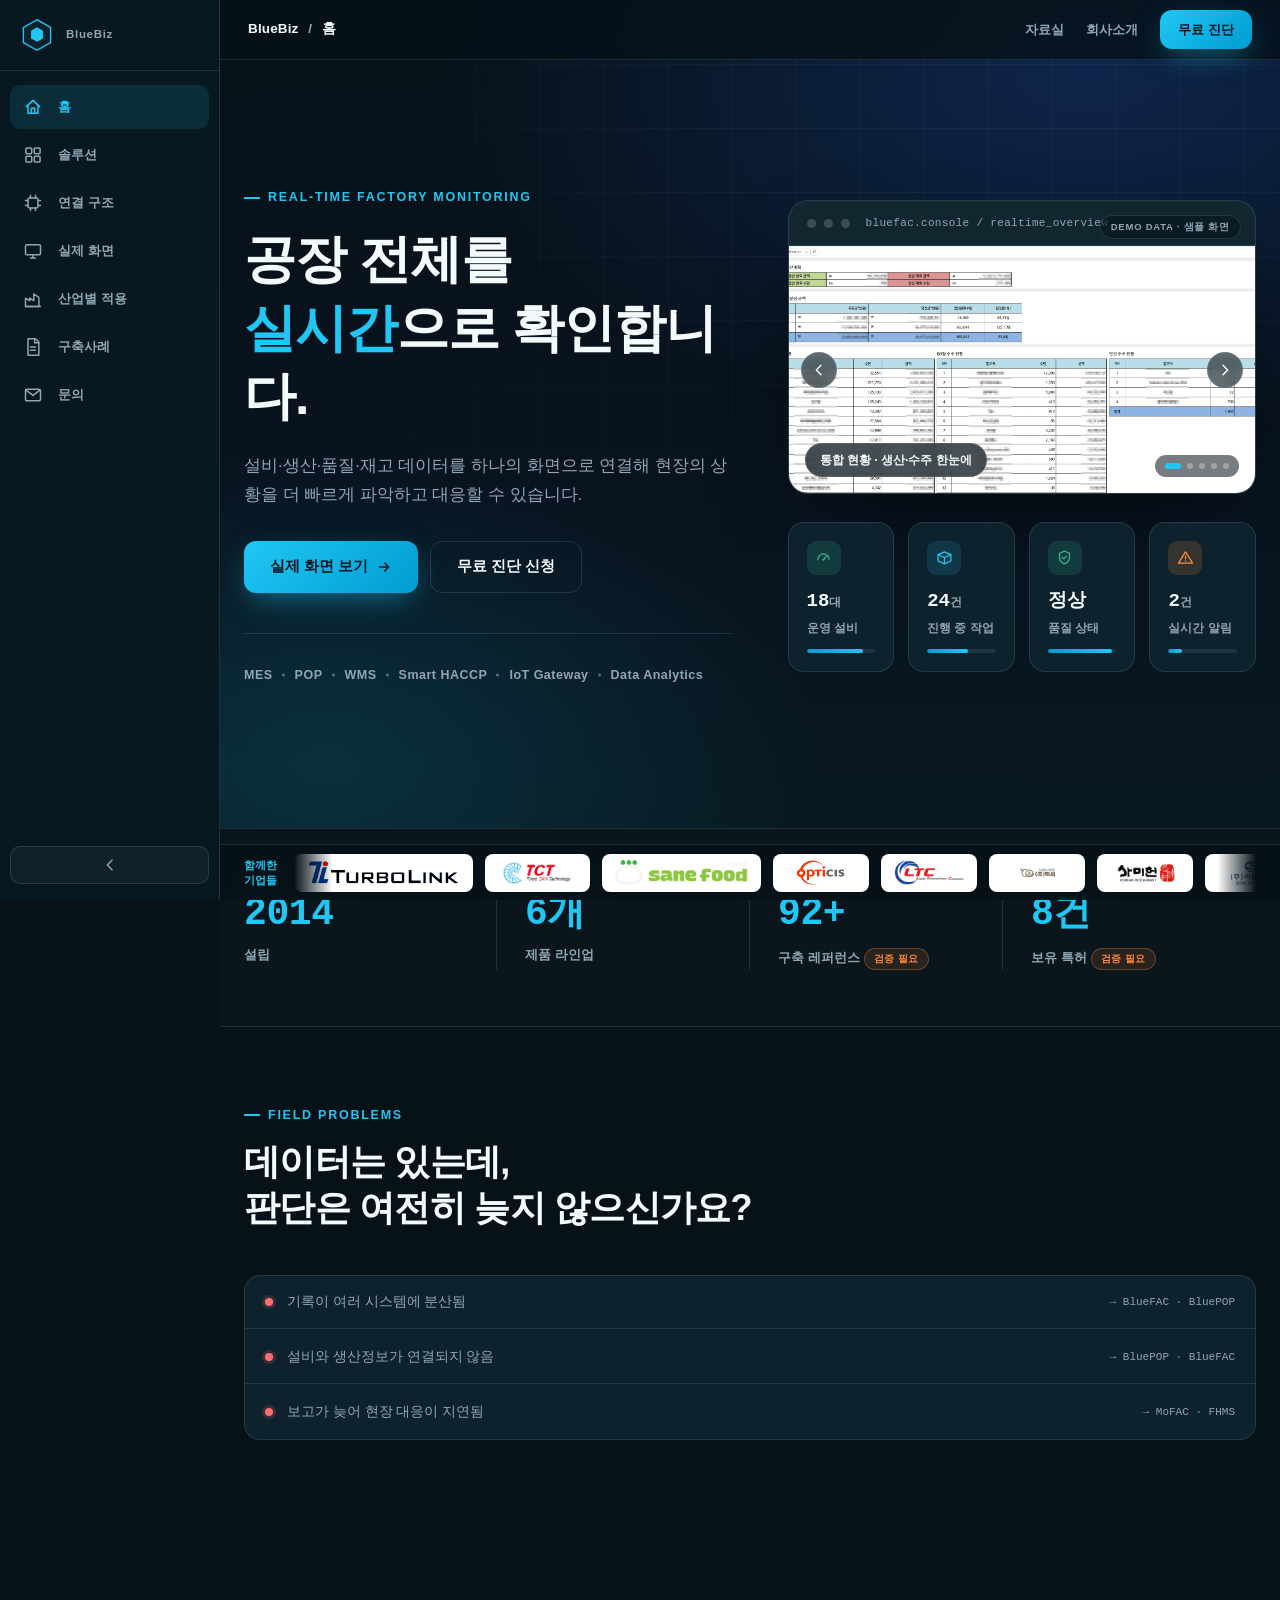
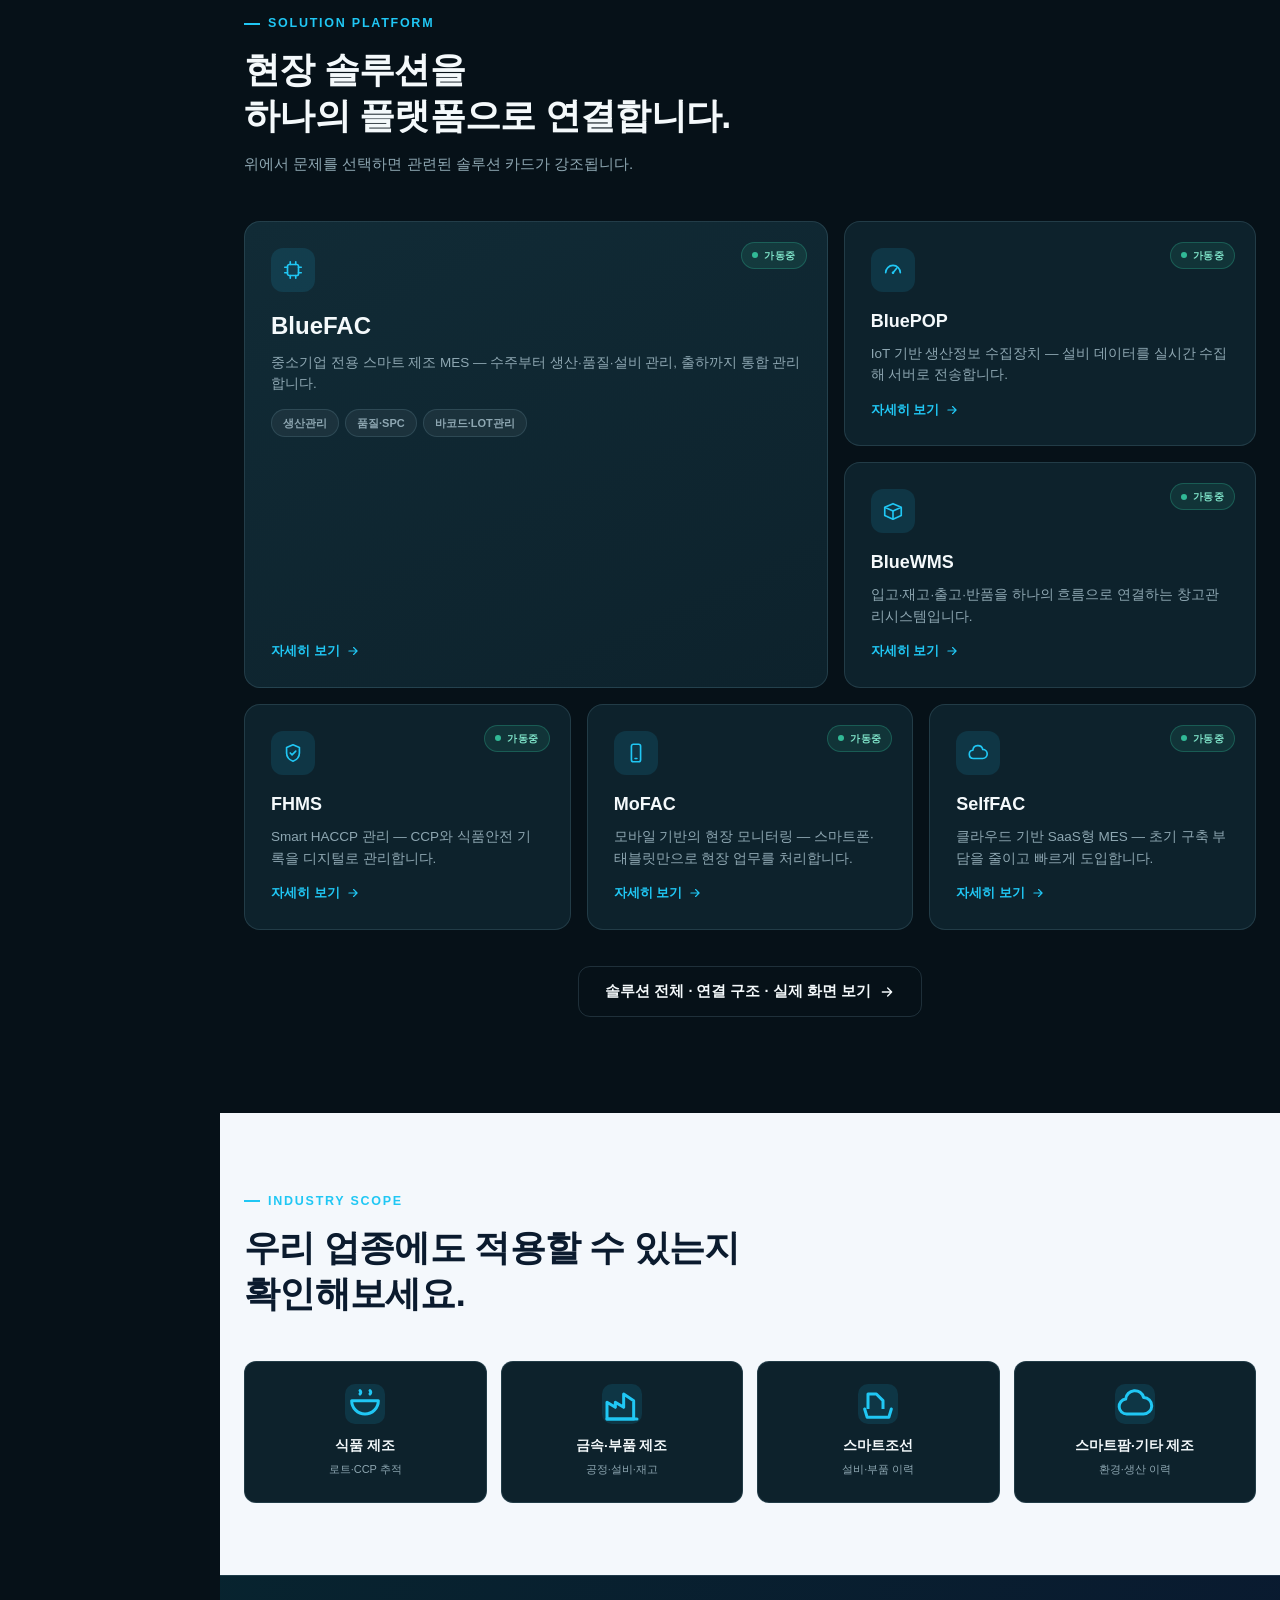
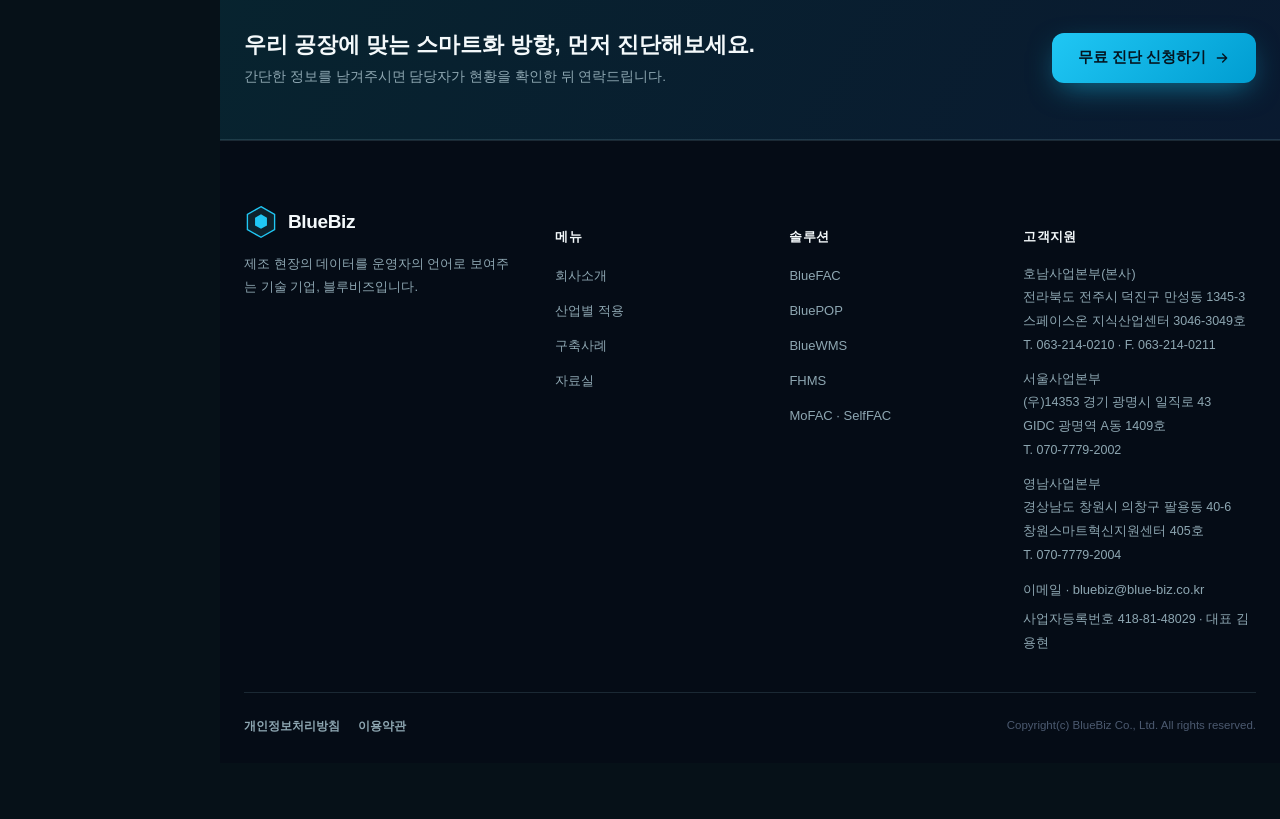
==== index.html @ 6ddc0186 "Initial commit - BlueBiz Homepage" ====
<!doctype html>
<html lang="ko">
<head>
<meta charset="UTF-8">
<meta name="viewport" content="width=device-width, initial-scale=1, viewport-fit=cover">
<title>블루비즈 | 공장 전체를 실시간으로 확인합니다</title>
<meta name="description" content="㈜블루비즈는 설비·생산·품질·재고 데이터를 하나의 화면으로 연결하는 제조 ICT 솔루션 전문기업입니다. BlueFAC·BluePOP·BlueWMS·FHMS·MoFAC·SelfFAC 통합 플랫폼과 무료 진단을 확인해 보세요.">
<meta name="theme-color" content="#061118">
<meta property="og:type" content="website">
<meta property="og:title" content="블루비즈 | 공장 전체를 실시간으로 확인합니다">
<meta property="og:description" content="설비·생산·품질·재고 데이터를 하나의 화면으로 연결하는 블루비즈의 통합 제조 플랫폼.">
<meta property="og:image" content="assets/img/og-cover.webp">
<meta property="og:url" content="https://www.blue-biz.co.kr/">
<meta property="og:locale" content="ko_KR">
<!-- TODO: 실제 파비콘 경로로 교체 -->
<link rel="icon" href="assets/img/favicon.ico">
<link rel="stylesheet" href="assets/css/style.css">
<script type="application/ld+json">
{
  "@context": "https://schema.org",
  "@type": "Organization",
  "name": "㈜블루비즈",
  "alternateName": "BlueBiz Co., Ltd.",
  "url": "https://www.blue-biz.co.kr/",
  "foundingDate": "2014",
  "slogan": "Smart Technology, Smart Company, Smart Future"
}
</script>
</head>
<body data-page="home" class="has-mobile-cta">
<a class="skip-link" href="#main">본문 바로가기</a>

<!-- ============ SVG ICON SPRITE ============ -->
<svg style="display:none" aria-hidden="true">
  <symbol id="ic-home" viewBox="0 0 24 24" fill="none" stroke="currentColor" stroke-width="1.8"><path d="M4 11.5 12 4l8 7.5" stroke-linecap="round" stroke-linejoin="round"/><path d="M6 10v9.5h12V10" stroke-linejoin="round"/><path d="M10 19.5v-6h4v6" stroke-linejoin="round"/></symbol>
  <symbol id="ic-grid" viewBox="0 0 24 24" fill="none" stroke="currentColor" stroke-width="1.8"><rect x="3.5" y="3.5" width="7" height="7" rx="1.4"/><rect x="13.5" y="3.5" width="7" height="7" rx="1.4"/><rect x="3.5" y="13.5" width="7" height="7" rx="1.4"/><rect x="13.5" y="13.5" width="7" height="7" rx="1.4"/></symbol>
  <symbol id="ic-monitor" viewBox="0 0 24 24" fill="none" stroke="currentColor" stroke-width="1.8"><rect x="3" y="4.5" width="18" height="12" rx="1.6"/><path d="M9 20.5h6M12 16.5v4" stroke-linecap="round"/></symbol>
  <symbol id="ic-chevron" viewBox="0 0 24 24" fill="none" stroke="currentColor" stroke-width="2.2"><path d="M9 5l7 7-7 7" stroke-linecap="round" stroke-linejoin="round"/></symbol>
  <symbol id="ic-menu" viewBox="0 0 24 24" fill="none" stroke="currentColor" stroke-width="1.8"><path d="M4 7h16M4 12h16M4 17h16" stroke-linecap="round"/></symbol>
  <symbol id="ic-close" viewBox="0 0 24 24" fill="none" stroke="currentColor" stroke-width="1.8"><path d="M6 6l12 12M18 6 6 18" stroke-linecap="round"/></symbol>
  <symbol id="ic-arrow" viewBox="0 0 24 24" fill="none" stroke="currentColor" stroke-width="2"><path d="M5 12h14M13 6l6 6-6 6" stroke-linecap="round" stroke-linejoin="round"/></symbol>
  <symbol id="ic-search" viewBox="0 0 24 24" fill="none" stroke="currentColor" stroke-width="1.8"><circle cx="11" cy="11" r="7"/><path d="m20 20-3.5-3.5" stroke-linecap="round"/></symbol>
  <symbol id="ic-gauge" viewBox="0 0 24 24" fill="none" stroke="currentColor" stroke-width="1.8"><path d="M4 15a8 8 0 1 1 16 0" stroke-linecap="round"/><path d="M12 15l4-5" stroke-linecap="round"/><circle cx="12" cy="15" r="1.4" fill="currentColor" stroke="none"/></symbol>
  <symbol id="ic-chart" viewBox="0 0 24 24" fill="none" stroke="currentColor" stroke-width="1.8"><path d="M4 20V10M12 20V4M20 20v-7" stroke-linecap="round"/></symbol>
  <symbol id="ic-alert" viewBox="0 0 24 24" fill="none" stroke="currentColor" stroke-width="1.8"><path d="M12 4 2 20h20L12 4Z" stroke-linejoin="round"/><path d="M12 10v4" stroke-linecap="round"/><circle cx="12" cy="17" r="1" fill="currentColor" stroke="none"/></symbol>
  <symbol id="ic-box" viewBox="0 0 24 24" fill="none" stroke="currentColor" stroke-width="1.8"><path d="M3 8l9-4 9 4-9 4-9-4Z" stroke-linejoin="round"/><path d="M3 8v9l9 4 9-4V8" stroke-linejoin="round"/><path d="M12 12v9" /></symbol>
  <symbol id="ic-cpu" viewBox="0 0 24 24" fill="none" stroke="currentColor" stroke-width="1.8"><rect x="6" y="6" width="12" height="12" rx="2"/><path d="M9 3v3M15 3v3M9 18v3M15 18v3M3 9h3M3 15h3M18 9h3M18 15h3" stroke-linecap="round"/></symbol>
  <symbol id="ic-cloud" viewBox="0 0 24 24" fill="none" stroke="currentColor" stroke-width="1.8"><path d="M7 18a4.5 4.5 0 0 1-.6-8.96A5.5 5.5 0 0 1 17.2 8.1 4 4 0 0 1 17 18H7Z" stroke-linejoin="round"/></symbol>
  <symbol id="ic-shield" viewBox="0 0 24 24" fill="none" stroke="currentColor" stroke-width="1.8"><path d="M12 3l7 3v6c0 4.5-3 7.5-7 9-4-1.5-7-4.5-7-9V6l7-3Z" stroke-linejoin="round"/><path d="M9 12l2 2 4-4" stroke-linecap="round" stroke-linejoin="round"/></symbol>
  <symbol id="ic-mobile" viewBox="0 0 24 24" fill="none" stroke="currentColor" stroke-width="1.8"><rect x="7" y="2.5" width="10" height="19" rx="2.2"/><path d="M11 18h2" stroke-linecap="round"/></symbol>
  <symbol id="ic-factory" viewBox="0 0 24 24" fill="none" stroke="currentColor" stroke-width="1.8"><path d="M3 21V11l5 3v-3l5 3V6l6 4v11H3Z" stroke-linejoin="round"/><path d="M3 21h18" stroke-linecap="round"/></symbol>
  <symbol id="ic-food" viewBox="0 0 24 24" fill="none" stroke="currentColor" stroke-width="1.8"><path d="M4 10h16M4 10c0 4.5 3.6 8 8 8s8-3.5 8-8M9 6c.6-.5.6-1.5 0-2M15 6c.6-.5.6-1.5 0-2" stroke-linecap="round" stroke-linejoin="round"/></symbol>
  <symbol id="ic-ship" viewBox="0 0 24 24" fill="none" stroke="currentColor" stroke-width="1.8"><path d="M4 15l1.5 5h13L20 15" stroke-linecap="round" stroke-linejoin="round"/><path d="M6 15V6h5l4 4v5" stroke-linejoin="round"/></symbol>
  <symbol id="ic-doc" viewBox="0 0 24 24" fill="none" stroke="currentColor" stroke-width="1.8"><path d="M6 2h9l4 4v16H6V2Z" stroke-linejoin="round"/><path d="M14 2v5h5M9 12h6M9 16h6" stroke-linecap="round"/></symbol>
  <symbol id="ic-mail" viewBox="0 0 24 24" fill="none" stroke="currentColor" stroke-width="1.8"><rect x="3" y="5" width="18" height="14" rx="2"/><path d="m4 6.5 8 6 8-6" stroke-linecap="round" stroke-linejoin="round"/></symbol>
  <symbol id="ic-check" viewBox="0 0 24 24" fill="none" stroke="currentColor" stroke-width="2.2"><path d="M5 13l4.5 4.5L19 8" stroke-linecap="round" stroke-linejoin="round"/></symbol>
</svg>

<!-- ============ APP SHELL: 좌측 사이드바 ============ -->
<aside class="app-sidebar is-expanded" id="appSidebar">
  <div class="sidebar-top">
    <a href="index.html" class="logo" aria-label="블루비즈 홈으로 이동">
      <!-- TODO: 실제 로고 파일(assets/img/logo.svg)로 교체 가능 -->
      <span class="mark"><svg viewBox="0 0 40 40" fill="none"><path d="M20 2 36 11v18L20 38 4 29V11L20 2Z" fill="#0D222C" stroke="#20C7F4" stroke-width="1.6"/><path d="M13 24V15l7-4 7 4v9l-7 4-7-4Z" fill="#20C7F4"/></svg></span>
      <span class="sidebar-logo-text">BlueBiz</span>
    </a>
  </div>
  <nav class="sidebar-nav" aria-label="주요 메뉴">
    <a href="index.html" data-nav="home" data-tooltip="홈"><span class="s-icon"><svg><use href="#ic-home"/></svg></span><span class="s-label">홈</span></a>
    <a href="pages/solutions.html" data-nav="solutions" data-tooltip="솔루션"><span class="s-icon"><svg><use href="#ic-grid"/></svg></span><span class="s-label">솔루션</span></a>
    <a href="pages/flow.html" data-nav="flow" data-tooltip="연결 구조"><span class="s-icon"><svg><use href="#ic-cpu"/></svg></span><span class="s-label">연결 구조</span></a>
    <a href="pages/proof.html" data-nav="proof" data-tooltip="실제 화면"><span class="s-icon"><svg><use href="#ic-monitor"/></svg></span><span class="s-label">실제 화면</span></a>
    <a href="pages/industries.html" data-nav="industries" data-tooltip="산업별 적용"><span class="s-icon"><svg><use href="#ic-factory"/></svg></span><span class="s-label">산업별 적용</span></a>
    <a href="pages/cases.html" data-nav="cases" data-tooltip="구축사례"><span class="s-icon"><svg><use href="#ic-doc"/></svg></span><span class="s-label">구축사례</span></a>
    <a href="pages/contact.html" data-nav="contact" data-tooltip="문의"><span class="s-icon"><svg><use href="#ic-mail"/></svg></span><span class="s-label">문의</span></a>
  </nav>
  <button class="sidebar-toggle" id="sidebarToggle" aria-label="사이드바 접기/펼치기" aria-pressed="true" type="button">
    <svg><use href="#ic-chevron"/></svg>
  </button>
</aside>

<!-- ============ APP SHELL: 상단 슬림 바 ============ -->
<div class="app-topbar">
  <div class="topbar-left">BlueBiz <span>/</span> 홈</div>
  <div class="topbar-right">
    <a href="pages/resources.html">자료실</a>
    <a href="pages/about.html">회사소개</a>
    <a href="pages/contact.html" class="btn btn-primary">무료 진단</a>
  </div>
</div>

<!-- ============ 모바일 헤더 ============ -->
<div class="mobile-header">
  <a href="index.html" class="logo"><span class="mark"><svg viewBox="0 0 40 40" fill="none"><path d="M20 2 36 11v18L20 38 4 29V11L20 2Z" fill="#0D222C" stroke="#20C7F4" stroke-width="1.6"/><path d="M13 24V15l7-4 7 4v9l-7 4-7-4Z" fill="#20C7F4"/></svg></span>BlueBiz</a>
  <div style="display:flex;align-items:center;gap:8px;">
    <a href="pages/contact.html" class="btn btn-primary" style="padding:9px 14px;font-size:12.5px;">무료 진단</a>
    <button class="hamburger" id="mobileDrawerToggle" aria-label="메뉴 열기" aria-expanded="false" aria-controls="mobileDrawer" type="button"><svg><use href="#ic-menu"/></svg></button>
  </div>
</div>

<!-- ============ 모바일 드로어 ============ -->
<div class="mobile-drawer" id="mobileDrawer" role="dialog" aria-modal="true" aria-label="모바일 메뉴">
  <div class="mobile-drawer-top">
    <span class="logo"><span class="mark"><svg viewBox="0 0 40 40" fill="none"><path d="M20 2 36 11v18L20 38 4 29V11L20 2Z" fill="#0D222C" stroke="#20C7F4" stroke-width="1.6"/><path d="M13 24V15l7-4 7 4v9l-7 4-7-4Z" fill="#20C7F4"/></svg></span>BlueBiz</span>
    <button class="hamburger" id="mobileDrawerClose" aria-label="메뉴 닫기" type="button"><svg><use href="#ic-close"/></svg></button>
  </div>
  <nav aria-label="모바일 메뉴">
    <a href="index.html" data-nav="home"><svg><use href="#ic-home"/></svg>홈</a>
    <a href="pages/solutions.html" data-nav="solutions"><svg><use href="#ic-grid"/></svg>솔루션</a>
    <a href="pages/flow.html" data-nav="flow"><svg><use href="#ic-cpu"/></svg>연결 구조</a>
    <a href="pages/proof.html" data-nav="proof"><svg><use href="#ic-monitor"/></svg>실제 화면</a>
    <a href="pages/industries.html" data-nav="industries"><svg><use href="#ic-factory"/></svg>산업별 적용</a>
    <a href="pages/cases.html" data-nav="cases"><svg><use href="#ic-doc"/></svg>구축사례</a>
    <a href="pages/resources.html" data-nav="resources"><svg><use href="#ic-doc"/></svg>자료실</a>
    <a href="pages/about.html" data-nav="about"><svg><use href="#ic-home"/></svg>회사소개</a>
    <a href="pages/contact.html" data-nav="contact"><svg><use href="#ic-mail"/></svg>문의</a>
  </nav>
  <a href="pages/contact.html" class="btn btn-primary btn-block">무료 진단 신청</a>
</div>

<div class="partner-strip" data-needs-verification="true">
  <span class="partner-strip-label">함께한<br>기업들</span>
  <div class="partner-marquee">
    <div class="partner-logo-track">
      <div class="partner-logo-item"><span class="partner-logo-box" title="터보링크"><img src="assets/img/logos/turbolink-logo.png" alt="터보링크" loading="eager"></span></div>
      <div class="partner-logo-item"><a class="partner-logo-link" href="http://mes.tct.co.kr" target="_blank" rel="noopener noreferrer" title="TCT 운영 화면 (새 창)"><span class="partner-logo-box" title="TCT"><img src="assets/img/logos/tct-logo.png" alt="TCT" loading="eager"></span></a></div>
      <div class="partner-logo-item"><a class="partner-logo-link" href="http://211.225.116.167:8080" target="_blank" rel="noopener noreferrer" title="(주)세인식품 운영 화면 (새 창)"><span class="partner-logo-box" title="(주)세인식품"><img src="assets/img/logos/seine-food.png" alt="(주)세인식품" loading="eager"></span></a></div>
      <div class="partner-logo-item"><a class="partner-logo-link" href="http://192.168.0.8/publish.htm" target="_blank" rel="noopener noreferrer" title="옵티시스 운영 화면 (새 창)"><span class="partner-logo-box" title="옵티시스"><img src="assets/img/logos/opticis.webp" alt="옵티시스" loading="eager"></span></a></div>
      <div class="partner-logo-item"><a class="partner-logo-link" href="http://ltc.iptime.org" target="_blank" rel="noopener noreferrer" title="(주)엘티씨 운영 화면 (새 창)"><span class="partner-logo-box" title="(주)엘티씨"><img src="assets/img/logos/ltc.jpg" alt="(주)엘티씨" loading="eager"></span></a></div>
      <div class="partner-logo-item"><a class="partner-logo-link" href="http://baeksemes.iptime.org" target="_blank" rel="noopener noreferrer" title="백세 운영 화면 (새 창)"><span class="partner-logo-box" title="백세"><img src="assets/img/logos/baekse.png" alt="백세" loading="eager"></span></a></div>
      <div class="partner-logo-item"><a class="partner-logo-link" href="http://gupanjang.iptime.org" target="_blank" rel="noopener noreferrer" title="갈비구판장(사미헌) 운영 화면 (새 창)"><span class="partner-logo-box" title="갈비구판장(사미헌)"><img src="assets/img/logos/samiheon.png" alt="갈비구판장(사미헌)" loading="eager"></span></a></div>
      <div class="partner-logo-item"><a class="partner-logo-link" href="http://seoilmes.tplinkdns.com" target="_blank" rel="noopener noreferrer" title="서일퍼시픽 운영 화면 (새 창)"><span class="partner-logo-box" title="서일퍼시픽"><img src="assets/img/logos/seoil-pacific.jpg" alt="서일퍼시픽" loading="eager"></span></a></div>
      <div class="partner-logo-item"><a class="partner-logo-link" href="http://49.247.42.249" target="_blank" rel="noopener noreferrer" title="쓰리축코리아 운영 화면 (새 창)"><span class="partner-logo-box" title="쓰리축코리아"><img src="assets/img/logos/3axis-korea.png" alt="쓰리축코리아" loading="eager"></span></a></div>
      <div class="partner-logo-item"><a class="partner-logo-link" href="http://jcr.blue-biz.kr" target="_blank" rel="noopener noreferrer" title="제형센터 운영 화면 (새 창)"><span class="partner-logo-box partner-logo-text" title="제형센터">제형센터</span></a></div>
      <div class="partner-logo-item"><a class="partner-logo-link" href="http://220.124.57.100:4000" target="_blank" rel="noopener noreferrer" title="쌍영방적 운영 화면 (새 창)"><span class="partner-logo-box" title="쌍영방적"><img src="assets/img/logos/ssangyoung.png" alt="쌍영방적" loading="eager"></span></a></div>
      <div class="partner-logo-item"><a class="partner-logo-link" href="http://49.247.40.190" target="_blank" rel="noopener noreferrer" title="농업회사법인 (주)포렘 운영 화면 (새 창)"><span class="partner-logo-box" title="농업회사법인 (주)포렘"><img src="assets/img/logos/forem.jpg" alt="농업회사법인 (주)포렘" loading="eager"></span></a></div>
      <div class="partner-logo-item"><a class="partner-logo-link" href="http://49.247.42.104" target="_blank" rel="noopener noreferrer" title="아이버스 운영 화면 (새 창)"><span class="partner-logo-box" title="아이버스"><img src="assets/img/logos/ivers.jpg" alt="아이버스" loading="eager"></span></a></div>
      <div class="partner-logo-item"><a class="partner-logo-link" href="http://49.247.46.134" target="_blank" rel="noopener noreferrer" title="새만금화학(주) 운영 화면 (새 창)"><span class="partner-logo-box" title="새만금화학(주)"><img src="assets/img/logos/saemangeum-chem.png" alt="새만금화학(주)" loading="eager"></span></a></div>
      <div class="partner-logo-item"><a class="partner-logo-link" href="http://115.68.228.213" target="_blank" rel="noopener noreferrer" title="신광식품(3공장) 운영 화면 (새 창)"><span class="partner-logo-box" title="신광식품(3공장)"><img src="assets/img/logos/shinkwang-3rd.png" alt="신광식품(3공장)" loading="eager"></span></a></div>
      <div class="partner-logo-item"><a class="partner-logo-link" href="http://49.247.172.145" target="_blank" rel="noopener noreferrer" title="바로군 운영 화면 (새 창)"><span class="partner-logo-box" title="바로군"><img src="assets/img/logos/barogun.jpg" alt="바로군" loading="eager"></span></a></div>
      <div class="partner-logo-item"><a class="partner-logo-link" href="http://hwasan4.iptime.org" target="_blank" rel="noopener noreferrer" title="화산 운영 화면 (새 창)"><span class="partner-logo-box partner-logo-text" title="화산">화산</span></a></div>
      <div class="partner-logo-item"><a class="partner-logo-link" href="http://220.84.77.121" target="_blank" rel="noopener noreferrer" title="(주)용진정밀 운영 화면 (새 창)"><span class="partner-logo-box" title="(주)용진정밀"><img src="assets/img/logos/yongjin.png" alt="(주)용진정밀" loading="eager"></span></a></div>
      <div class="partner-logo-item"><a class="partner-logo-link" href="http://brmilk-mes.iptime.org" target="_blank" rel="noopener noreferrer" title="보령우유(주) 운영 화면 (새 창)"><span class="partner-logo-box" title="보령우유(주)"><img src="assets/img/logos/boryeong-milk.png" alt="보령우유(주)" loading="eager"></span></a></div>
      <div class="partner-logo-item"><a class="partner-logo-link" href="http://49.247.174.67" target="_blank" rel="noopener noreferrer" title="이피캠텍 운영 화면 (새 창)"><span class="partner-logo-box" title="이피캠텍"><img src="assets/img/logos/epcamtech.png" alt="이피캠텍" loading="eager"></span></a></div>
      <div class="partner-logo-item"><a class="partner-logo-link" href="http://49.247.37.216" target="_blank" rel="noopener noreferrer" title="참사랑에프앤비 운영 화면 (새 창)"><span class="partner-logo-box partner-logo-text" title="참사랑에프앤비">참사랑에프앤비</span></a></div>
      <div class="partner-logo-item"><a class="partner-logo-link" href="http://chambadames.iptime.org" target="_blank" rel="noopener noreferrer" title="참바다&amp;온쿡 운영 화면 (새 창)"><span class="partner-logo-box" title="참바다&amp;온쿡"><img src="assets/img/logos/chambada.png" alt="참바다&amp;온쿡" loading="eager"></span></a></div>
      <div class="partner-logo-item"><a class="partner-logo-link" href="http://mes.jellomi.co.kr" target="_blank" rel="noopener noreferrer" title="데코리아 운영 화면 (새 창)"><span class="partner-logo-box" title="데코리아"><img src="assets/img/logos/decoria.png" alt="데코리아" loading="eager"></span></a></div>
      <div class="partner-logo-item"><a class="partner-logo-link" href="http://dongyoungmes.iptime.org" target="_blank" rel="noopener noreferrer" title="동영금속 운영 화면 (새 창)"><span class="partner-logo-box" title="동영금속"><img src="assets/img/logos/dongyoung.png" alt="동영금속" loading="eager"></span></a></div>
      <div class="partner-logo-item"><a class="partner-logo-link" href="http://hunhun-mes.iptime.org" target="_blank" rel="noopener noreferrer" title="훈훈 운영 화면 (새 창)"><span class="partner-logo-box" title="훈훈"><img src="assets/img/logos/hunhun.jpg" alt="훈훈" loading="eager"></span></a></div>
      <div class="partner-logo-item"><a class="partner-logo-link" href="http://woonam.iptime.org" target="_blank" rel="noopener noreferrer" title="(주)우남기공 운영 화면 (새 창)"><span class="partner-logo-box" title="(주)우남기공"><img src="assets/img/logos/woonam.gif" alt="(주)우남기공" loading="eager"></span></a></div>
      <div class="partner-logo-item"><a class="partner-logo-link" href="http://daeyangmes.iptime.org" target="_blank" rel="noopener noreferrer" title="대양물산 운영 화면 (새 창)"><span class="partner-logo-box" title="대양물산"><img src="assets/img/logos/daeyang.png" alt="대양물산" loading="eager"></span></a></div>
      <div class="partner-logo-item"><a class="partner-logo-link" href="http://tkmes.iptime.org" target="_blank" rel="noopener noreferrer" title="태광 운영 화면 (새 창)"><span class="partner-logo-box" title="태광"><img src="assets/img/logos/taekwang.png" alt="태광" loading="eager"></span></a></div>
      <div class="partner-logo-item"><a class="partner-logo-link" href="http://saerombnf.iptime.org" target="_blank" rel="noopener noreferrer" title="새롬비앤에프 운영 화면 (새 창)"><span class="partner-logo-box" title="새롬비앤에프"><img src="assets/img/logos/saerom-bnf.jpg" alt="새롬비앤에프" loading="eager"></span></a></div>
      <div class="partner-logo-item"><a class="partner-logo-link" href="http://soulnature.iptime.org" target="_blank" rel="noopener noreferrer" title="소울네이처푸드 운영 화면 (새 창)"><span class="partner-logo-box" title="소울네이처푸드"><img src="assets/img/logos/soulnature.svg" alt="소울네이처푸드" loading="eager"></span></a></div>
      <div class="partner-logo-item"><a class="partner-logo-link" href="http://skfmes.iptime.org" target="_blank" rel="noopener noreferrer" title="(주)신광식품 운영 화면 (새 창)"><span class="partner-logo-box" title="(주)신광식품"><img src="assets/img/logos/shinkwang.png" alt="(주)신광식품" loading="eager"></span></a></div>
      <div class="partner-logo-item"><a class="partner-logo-link" href="http://gschemi.iptime.org" target="_blank" rel="noopener noreferrer" title="금성화학 운영 화면 (새 창)"><span class="partner-logo-box" title="금성화학"><img src="assets/img/logos/geumsung-chem.gif" alt="금성화학" loading="eager"></span></a></div>
      <div class="partner-logo-item"><a class="partner-logo-link" href="http://49.247.173.22" target="_blank" rel="noopener noreferrer" title="성원엘리베이터 운영 화면 (새 창)"><span class="partner-logo-box" title="성원엘리베이터"><img src="assets/img/logos/sungwon-elevator.jpg" alt="성원엘리베이터" loading="eager"></span></a></div>
      <div class="partner-logo-item"><a class="partner-logo-link" href="http://115.68.199.46" target="_blank" rel="noopener noreferrer" title="(주)지원테크 운영 화면 (새 창)"><span class="partner-logo-box" title="(주)지원테크"><img src="assets/img/logos/jiwon-tech.jpg" alt="(주)지원테크" loading="eager"></span></a></div>
      <div class="partner-logo-item"><a class="partner-logo-link" href="http://isaac-mes.iptime.org" target="_blank" rel="noopener noreferrer" title="이삭식품 운영 화면 (새 창)"><span class="partner-logo-box" title="이삭식품"><img src="assets/img/logos/isaac-food.png" alt="이삭식품" loading="eager"></span></a></div>
      <div class="partner-logo-item"><a class="partner-logo-link" href="http://mes.beobe.kr" target="_blank" rel="noopener noreferrer" title="베오베 운영 화면 (새 창)"><span class="partner-logo-box" title="베오베"><img src="assets/img/logos/beobe.png" alt="베오베" loading="eager"></span></a></div>
      <div class="partner-logo-item"><a class="partner-logo-link" href="http://49.247.169.186" target="_blank" rel="noopener noreferrer" title="나눔정밀 운영 화면 (새 창)"><span class="partner-logo-box" title="나눔정밀"><img src="assets/img/logos/nanum.png" alt="나눔정밀" loading="eager"></span></a></div>
      <div class="partner-logo-item"><span class="partner-logo-box" title="터보링크"><img src="assets/img/logos/turbolink-logo.png" alt="터보링크" loading="eager"></span></div>
      <div class="partner-logo-item"><a class="partner-logo-link" href="http://mes.tct.co.kr" target="_blank" rel="noopener noreferrer" title="TCT 운영 화면 (새 창)"><span class="partner-logo-box" title="TCT"><img src="assets/img/logos/tct-logo.png" alt="TCT" loading="eager"></span></a></div>
      <div class="partner-logo-item"><a class="partner-logo-link" href="http://211.225.116.167:8080" target="_blank" rel="noopener noreferrer" title="(주)세인식품 운영 화면 (새 창)"><span class="partner-logo-box" title="(주)세인식품"><img src="assets/img/logos/seine-food.png" alt="(주)세인식품" loading="eager"></span></a></div>
      <div class="partner-logo-item"><a class="partner-logo-link" href="http://192.168.0.8/publish.htm" target="_blank" rel="noopener noreferrer" title="옵티시스 운영 화면 (새 창)"><span class="partner-logo-box" title="옵티시스"><img src="assets/img/logos/opticis.webp" alt="옵티시스" loading="eager"></span></a></div>
      <div class="partner-logo-item"><a class="partner-logo-link" href="http://ltc.iptime.org" target="_blank" rel="noopener noreferrer" title="(주)엘티씨 운영 화면 (새 창)"><span class="partner-logo-box" title="(주)엘티씨"><img src="assets/img/logos/ltc.jpg" alt="(주)엘티씨" loading="eager"></span></a></div>
      <div class="partner-logo-item"><a class="partner-logo-link" href="http://baeksemes.iptime.org" target="_blank" rel="noopener noreferrer" title="백세 운영 화면 (새 창)"><span class="partner-logo-box" title="백세"><img src="assets/img/logos/baekse.png" alt="백세" loading="eager"></span></a></div>
      <div class="partner-logo-item"><a class="partner-logo-link" href="http://gupanjang.iptime.org" target="_blank" rel="noopener noreferrer" title="갈비구판장(사미헌) 운영 화면 (새 창)"><span class="partner-logo-box" title="갈비구판장(사미헌)"><img src="assets/img/logos/samiheon.png" alt="갈비구판장(사미헌)" loading="eager"></span></a></div>
      <div class="partner-logo-item"><a class="partner-logo-link" href="http://seoilmes.tplinkdns.com" target="_blank" rel="noopener noreferrer" title="서일퍼시픽 운영 화면 (새 창)"><span class="partner-logo-box" title="서일퍼시픽"><img src="assets/img/logos/seoil-pacific.jpg" alt="서일퍼시픽" loading="eager"></span></a></div>
      <div class="partner-logo-item"><a class="partner-logo-link" href="http://49.247.42.249" target="_blank" rel="noopener noreferrer" title="쓰리축코리아 운영 화면 (새 창)"><span class="partner-logo-box" title="쓰리축코리아"><img src="assets/img/logos/3axis-korea.png" alt="쓰리축코리아" loading="eager"></span></a></div>
      <div class="partner-logo-item"><a class="partner-logo-link" href="http://jcr.blue-biz.kr" target="_blank" rel="noopener noreferrer" title="제형센터 운영 화면 (새 창)"><span class="partner-logo-box partner-logo-text" title="제형센터">제형센터</span></a></div>
      <div class="partner-logo-item"><a class="partner-logo-link" href="http://220.124.57.100:4000" target="_blank" rel="noopener noreferrer" title="쌍영방적 운영 화면 (새 창)"><span class="partner-logo-box" title="쌍영방적"><img src="assets/img/logos/ssangyoung.png" alt="쌍영방적" loading="eager"></span></a></div>
      <div class="partner-logo-item"><a class="partner-logo-link" href="http://49.247.40.190" target="_blank" rel="noopener noreferrer" title="농업회사법인 (주)포렘 운영 화면 (새 창)"><span class="partner-logo-box" title="농업회사법인 (주)포렘"><img src="assets/img/logos/forem.jpg" alt="농업회사법인 (주)포렘" loading="eager"></span></a></div>
      <div class="partner-logo-item"><a class="partner-logo-link" href="http://49.247.42.104" target="_blank" rel="noopener noreferrer" title="아이버스 운영 화면 (새 창)"><span class="partner-logo-box" title="아이버스"><img src="assets/img/logos/ivers.jpg" alt="아이버스" loading="eager"></span></a></div>
      <div class="partner-logo-item"><a class="partner-logo-link" href="http://49.247.46.134" target="_blank" rel="noopener noreferrer" title="새만금화학(주) 운영 화면 (새 창)"><span class="partner-logo-box" title="새만금화학(주)"><img src="assets/img/logos/saemangeum-chem.png" alt="새만금화학(주)" loading="eager"></span></a></div>
      <div class="partner-logo-item"><a class="partner-logo-link" href="http://115.68.228.213" target="_blank" rel="noopener noreferrer" title="신광식품(3공장) 운영 화면 (새 창)"><span class="partner-logo-box" title="신광식품(3공장)"><img src="assets/img/logos/shinkwang-3rd.png" alt="신광식품(3공장)" loading="eager"></span></a></div>
      <div class="partner-logo-item"><a class="partner-logo-link" href="http://49.247.172.145" target="_blank" rel="noopener noreferrer" title="바로군 운영 화면 (새 창)"><span class="partner-logo-box" title="바로군"><img src="assets/img/logos/barogun.jpg" alt="바로군" loading="eager"></span></a></div>
      <div class="partner-logo-item"><a class="partner-logo-link" href="http://hwasan4.iptime.org" target="_blank" rel="noopener noreferrer" title="화산 운영 화면 (새 창)"><span class="partner-logo-box partner-logo-text" title="화산">화산</span></a></div>
      <div class="partner-logo-item"><a class="partner-logo-link" href="http://220.84.77.121" target="_blank" rel="noopener noreferrer" title="(주)용진정밀 운영 화면 (새 창)"><span class="partner-logo-box" title="(주)용진정밀"><img src="assets/img/logos/yongjin.png" alt="(주)용진정밀" loading="eager"></span></a></div>
      <div class="partner-logo-item"><a class="partner-logo-link" href="http://brmilk-mes.iptime.org" target="_blank" rel="noopener noreferrer" title="보령우유(주) 운영 화면 (새 창)"><span class="partner-logo-box" title="보령우유(주)"><img src="assets/img/logos/boryeong-milk.png" alt="보령우유(주)" loading="eager"></span></a></div>
      <div class="partner-logo-item"><a class="partner-logo-link" href="http://49.247.174.67" target="_blank" rel="noopener noreferrer" title="이피캠텍 운영 화면 (새 창)"><span class="partner-logo-box" title="이피캠텍"><img src="assets/img/logos/epcamtech.png" alt="이피캠텍" loading="eager"></span></a></div>
      <div class="partner-logo-item"><a class="partner-logo-link" href="http://49.247.37.216" target="_blank" rel="noopener noreferrer" title="참사랑에프앤비 운영 화면 (새 창)"><span class="partner-logo-box partner-logo-text" title="참사랑에프앤비">참사랑에프앤비</span></a></div>
      <div class="partner-logo-item"><a class="partner-logo-link" href="http://chambadames.iptime.org" target="_blank" rel="noopener noreferrer" title="참바다&amp;온쿡 운영 화면 (새 창)"><span class="partner-logo-box" title="참바다&amp;온쿡"><img src="assets/img/logos/chambada.png" alt="참바다&amp;온쿡" loading="eager"></span></a></div>
      <div class="partner-logo-item"><a class="partner-logo-link" href="http://mes.jellomi.co.kr" target="_blank" rel="noopener noreferrer" title="데코리아 운영 화면 (새 창)"><span class="partner-logo-box" title="데코리아"><img src="assets/img/logos/decoria.png" alt="데코리아" loading="eager"></span></a></div>
      <div class="partner-logo-item"><a class="partner-logo-link" href="http://dongyoungmes.iptime.org" target="_blank" rel="noopener noreferrer" title="동영금속 운영 화면 (새 창)"><span class="partner-logo-box" title="동영금속"><img src="assets/img/logos/dongyoung.png" alt="동영금속" loading="eager"></span></a></div>
      <div class="partner-logo-item"><a class="partner-logo-link" href="http://hunhun-mes.iptime.org" target="_blank" rel="noopener noreferrer" title="훈훈 운영 화면 (새 창)"><span class="partner-logo-box" title="훈훈"><img src="assets/img/logos/hunhun.jpg" alt="훈훈" loading="eager"></span></a></div>
      <div class="partner-logo-item"><a class="partner-logo-link" href="http://woonam.iptime.org" target="_blank" rel="noopener noreferrer" title="(주)우남기공 운영 화면 (새 창)"><span class="partner-logo-box" title="(주)우남기공"><img src="assets/img/logos/woonam.gif" alt="(주)우남기공" loading="eager"></span></a></div>
      <div class="partner-logo-item"><a class="partner-logo-link" href="http://daeyangmes.iptime.org" target="_blank" rel="noopener noreferrer" title="대양물산 운영 화면 (새 창)"><span class="partner-logo-box" title="대양물산"><img src="assets/img/logos/daeyang.png" alt="대양물산" loading="eager"></span></a></div>
      <div class="partner-logo-item"><a class="partner-logo-link" href="http://tkmes.iptime.org" target="_blank" rel="noopener noreferrer" title="태광 운영 화면 (새 창)"><span class="partner-logo-box" title="태광"><img src="assets/img/logos/taekwang.png" alt="태광" loading="eager"></span></a></div>
      <div class="partner-logo-item"><a class="partner-logo-link" href="http://saerombnf.iptime.org" target="_blank" rel="noopener noreferrer" title="새롬비앤에프 운영 화면 (새 창)"><span class="partner-logo-box" title="새롬비앤에프"><img src="assets/img/logos/saerom-bnf.jpg" alt="새롬비앤에프" loading="eager"></span></a></div>
      <div class="partner-logo-item"><a class="partner-logo-link" href="http://soulnature.iptime.org" target="_blank" rel="noopener noreferrer" title="소울네이처푸드 운영 화면 (새 창)"><span class="partner-logo-box" title="소울네이처푸드"><img src="assets/img/logos/soulnature.svg" alt="소울네이처푸드" loading="eager"></span></a></div>
      <div class="partner-logo-item"><a class="partner-logo-link" href="http://skfmes.iptime.org" target="_blank" rel="noopener noreferrer" title="(주)신광식품 운영 화면 (새 창)"><span class="partner-logo-box" title="(주)신광식품"><img src="assets/img/logos/shinkwang.png" alt="(주)신광식품" loading="eager"></span></a></div>
      <div class="partner-logo-item"><a class="partner-logo-link" href="http://gschemi.iptime.org" target="_blank" rel="noopener noreferrer" title="금성화학 운영 화면 (새 창)"><span class="partner-logo-box" title="금성화학"><img src="assets/img/logos/geumsung-chem.gif" alt="금성화학" loading="eager"></span></a></div>
      <div class="partner-logo-item"><a class="partner-logo-link" href="http://49.247.173.22" target="_blank" rel="noopener noreferrer" title="성원엘리베이터 운영 화면 (새 창)"><span class="partner-logo-box" title="성원엘리베이터"><img src="assets/img/logos/sungwon-elevator.jpg" alt="성원엘리베이터" loading="eager"></span></a></div>
      <div class="partner-logo-item"><a class="partner-logo-link" href="http://115.68.199.46" target="_blank" rel="noopener noreferrer" title="(주)지원테크 운영 화면 (새 창)"><span class="partner-logo-box" title="(주)지원테크"><img src="assets/img/logos/jiwon-tech.jpg" alt="(주)지원테크" loading="eager"></span></a></div>
      <div class="partner-logo-item"><a class="partner-logo-link" href="http://isaac-mes.iptime.org" target="_blank" rel="noopener noreferrer" title="이삭식품 운영 화면 (새 창)"><span class="partner-logo-box" title="이삭식품"><img src="assets/img/logos/isaac-food.png" alt="이삭식품" loading="eager"></span></a></div>
      <div class="partner-logo-item"><a class="partner-logo-link" href="http://mes.beobe.kr" target="_blank" rel="noopener noreferrer" title="베오베 운영 화면 (새 창)"><span class="partner-logo-box" title="베오베"><img src="assets/img/logos/beobe.png" alt="베오베" loading="eager"></span></a></div>
      <div class="partner-logo-item"><a class="partner-logo-link" href="http://49.247.169.186" target="_blank" rel="noopener noreferrer" title="나눔정밀 운영 화면 (새 창)"><span class="partner-logo-box" title="나눔정밀"><img src="assets/img/logos/nanum.png" alt="나눔정밀" loading="eager"></span></a></div>
    </div>
  </div>
</div>

<div class="app-main">
<main id="main">

  <!-- ============ HERO — Ops Console ============ -->
  <section class="hero" id="hero">
    <div class="container hero-grid">
      <div class="hero-copy reveal is-visible">
        <span class="eyebrow">REAL-TIME FACTORY MONITORING</span>
        <h1>공장 전체를<br><b>실시간</b>으로 확인합니다.</h1>
        <p>설비·생산·품질·재고 데이터를 하나의 화면으로 연결해 현장의 상황을 더 빠르게 파악하고 대응할 수 있습니다.</p>
        <div class="hero-ctas">
          <a href="pages/proof.html" class="btn btn-primary">실제 화면 보기<svg><use href="#ic-arrow"/></svg></a>
          <a href="pages/contact.html" class="btn btn-outline">무료 진단 신청</a>
        </div>
        <div class="trust-strip">
          <span>MES</span><span>POP</span><span>WMS</span><span>Smart HACCP</span><span>IoT Gateway</span><span>Data Analytics</span>
        </div>
      </div>

      <div class="hero-visual reveal reveal-delay-2 is-visible">
        <div class="dash-frame" id="heroDashFrame" data-needs-verification="true">
          <span class="demo-flag">DEMO DATA · 샘플 화면</span>
          <!-- 실제 시스템 화면 캡처 (현장실사 자료), 여러 장이 자동으로 넘어갑니다. 공개 게시 전 고객사 공개 승인 여부 재확인 필요 -->
          <div class="dash-real-wrap">
            <div class="dash-chrome"><i></i><i></i><i></i><span>bluefac.console / realtime_overview</span></div>
            <div class="dash-real-body">
              <div class="hero-track" id="heroTrack"></div>
              <button type="button" class="hero-arrow hero-arrow-prev" id="heroPrev" aria-label="이전 화면"><svg class="ic-flip"><use href="#ic-chevron"/></svg></button>
              <button type="button" class="hero-arrow hero-arrow-next" id="heroNext" aria-label="다음 화면"><svg><use href="#ic-chevron"/></svg></button>
            </div>
          </div>
          <div class="dash-fallback" id="heroFallback">
            <div class="dash-chrome"><i></i><i></i><i></i><span>bluefac.console / realtime_overview</span></div>
            <div class="dash-body">
              <div class="dash-kpis">
                <div class="dash-kpi"><span>설비 가동률</span><b>87.4%</b></div>
                <div class="dash-kpi"><span>생산 실적</span><b>12,480</b></div>
                <div class="dash-kpi"><span>재고 추적</span><b>Live</b></div>
              </div>
              <div class="dash-chart" aria-hidden="true">
                <i style="height:38%"></i><i style="height:62%"></i><i style="height:48%"></i><i style="height:80%"></i><i style="height:56%"></i><i style="height:70%"></i><i style="height:44%"></i><i style="height:66%"></i>
              </div>
              <div class="dash-line">
                <svg viewBox="0 0 300 60" width="100%" height="60" preserveAspectRatio="none" aria-hidden="true">
                  <polyline points="0,45 40,30 80,38 120,18 160,26 200,12 240,20 300,8" fill="none" stroke="#20C7F4" stroke-width="2.5"/>
                </svg>
              </div>
            </div>
          </div>
          <div class="dash-caption" id="heroDashCaption"></div>
          <div class="hero-dots" id="heroDots"></div>
        </div>

        <div class="kpi-row" aria-label="핵심 운영 지표 (샘플)">
          <div class="kpi-card status-ok">
            <div class="k-icon"><svg><use href="#ic-gauge"/></svg></div>
            <b>18<span style="font-size:12px;">대</span></b><span>운영 설비</span>
            <div class="k-bar"><i style="width:82%"></i></div>
          </div>
          <div class="kpi-card">
            <div class="k-icon"><svg><use href="#ic-box"/></svg></div>
            <b>24<span style="font-size:12px;">건</span></b><span>진행 중 작업</span>
            <div class="k-bar"><i style="width:60%"></i></div>
          </div>
          <div class="kpi-card status-ok">
            <div class="k-icon"><svg><use href="#ic-shield"/></svg></div>
            <b>정상</b><span>품질 상태</span>
            <div class="k-bar"><i style="width:94%"></i></div>
          </div>
          <div class="kpi-card status-alert">
            <div class="k-icon"><svg><use href="#ic-alert"/></svg></div>
            <b>2<span style="font-size:12px;">건</span></b><span>실시간 알림</span>
            <div class="k-bar"><i style="width:20%"></i></div>
          </div>
        </div>
      </div>
    </div>
  </section>

  <!-- ============ 신뢰 지표 ============ -->
  <section class="trust-section">
    <div class="container trust-grid" id="trustGrid">
      <div class="trust-item reveal"><b>2014</b><span>설립</span></div>
      <div class="trust-item reveal reveal-delay-1"><b>6개</b><span>제품 라인업</span></div>
      <div class="trust-item reveal reveal-delay-2">
        <b class="count-up" data-target="130" data-suffix="+">0</b><span>구축 레퍼런스</span>
        <span class="t-verify" data-needs-verification="true">검증 필요<!-- TODO: 130+ 지표의 정확한 의미와 최신 수치 확인 --></span>
      </div>
      <div class="trust-item reveal reveal-delay-3">
        <b class="count-up" data-target="12" data-suffix="건">0</b><span>보유 특허</span>
        <span class="t-verify" data-needs-verification="true">검증 필요<!-- TODO: 특허 12건 최신 유효 여부 확인 --></span>
      </div>
    </div>
  </section>

  <!-- ============ 현장 문제 칩 ============ -->
  <section class="section tight">
    <div class="container">
      <div class="section-head reveal">
        <span class="eyebrow">FIELD PROBLEMS</span>
        <h2>데이터는 있는데,<br>판단은 여전히 늦지 않으신가요?</h2>
      </div>
      <div class="problem-row reveal" role="group" aria-label="현장 문제 선택 시 관련 솔루션이 강조됩니다">
        <button type="button" class="problem-chip" data-target="b-fac,b-pop"><span class="p-dot"></span>기록이 여러 시스템에 분산됨<span class="p-mono">→ BlueFAC · BluePOP</span></button>
        <button type="button" class="problem-chip" data-target="b-pop,b-fac"><span class="p-dot"></span>설비와 생산정보가 연결되지 않음<span class="p-mono">→ BluePOP · BlueFAC</span></button>
        <button type="button" class="problem-chip" data-target="b-mofac,b-fhms"><span class="p-dot"></span>보고가 늦어 현장 대응이 지연됨<span class="p-mono">→ MoFAC · FHMS</span></button>
      </div>
    </div>
  </section>

  <!-- ============ 솔루션 벤토 그리드 (요약) ============ -->
  <section class="section" id="solutions-preview">
    <div class="container">
      <div class="section-head reveal">
        <span class="eyebrow">SOLUTION PLATFORM</span>
        <h2>현장 솔루션을<br>하나의 플랫폼으로 연결합니다.</h2>
        <p>위에서 문제를 선택하면 관련된 솔루션 카드가 강조됩니다.</p>
      </div>
      <div class="bento reveal">
        <a href="pages/solutions.html#bluefac" class="b-card b-fac" id="b-fac">
          <div>
            <div class="b-icon"><svg><use href="#ic-cpu"/></svg></div>
            <span class="b-status"><i></i>가동중</span>
            <h3>BlueFAC</h3>
            <p>중소기업 전용 스마트 제조 MES — 수주부터 생산·품질·설비 관리, 출하까지 통합 관리합니다.</p>
            <div class="b-feats"><span>생산관리</span><span>품질·SPC</span><span>바코드·LOT관리</span></div>
          </div>
          <span class="b-more">자세히 보기<svg><use href="#ic-arrow"/></svg></span>
        </a>
        <a href="pages/solutions.html#bluepop" class="b-card b-pop" id="b-pop">
          <div class="b-icon"><svg><use href="#ic-gauge"/></svg></div>
          <span class="b-status"><i></i>가동중</span>
          <h3>BluePOP</h3>
          <p>IoT 기반 생산정보 수집장치 — 설비 데이터를 실시간 수집해 서버로 전송합니다.</p>
          <span class="b-more">자세히 보기<svg><use href="#ic-arrow"/></svg></span>
        </a>
        <a href="pages/solutions.html#bluewms" class="b-card b-wms" id="b-wms">
          <div class="b-icon"><svg><use href="#ic-box"/></svg></div>
          <span class="b-status"><i></i>가동중</span>
          <h3>BlueWMS</h3>
          <p>입고·재고·출고·반품을 하나의 흐름으로 연결하는 창고관리시스템입니다.</p>
          <span class="b-more">자세히 보기<svg><use href="#ic-arrow"/></svg></span>
        </a>
        <a href="pages/solutions.html#fhms" class="b-card b-fhms" id="b-fhms">
          <div class="b-icon"><svg><use href="#ic-shield"/></svg></div>
          <span class="b-status"><i></i>가동중</span>
          <h3>FHMS</h3>
          <p>Smart HACCP 관리 — CCP와 식품안전 기록을 디지털로 관리합니다.</p>
          <span class="b-more">자세히 보기<svg><use href="#ic-arrow"/></svg></span>
        </a>
        <a href="pages/solutions.html#mofac" class="b-card b-mofac" id="b-mofac">
          <div class="b-icon"><svg><use href="#ic-mobile"/></svg></div>
          <span class="b-status"><i></i>가동중</span>
          <h3>MoFAC</h3>
          <p>모바일 기반의 현장 모니터링 — 스마트폰·태블릿만으로 현장 업무를 처리합니다.</p>
          <span class="b-more">자세히 보기<svg><use href="#ic-arrow"/></svg></span>
        </a>
        <a href="pages/solutions.html#selffac" class="b-card b-selffac" id="b-selffac">
          <div class="b-icon"><svg><use href="#ic-cloud"/></svg></div>
          <span class="b-status"><i></i>가동중</span>
          <h3>SelfFAC</h3>
          <p>클라우드 기반 SaaS형 MES — 초기 구축 부담을 줄이고 빠르게 도입합니다.</p>
          <span class="b-more">자세히 보기<svg><use href="#ic-arrow"/></svg></span>
        </a>
      </div>
      <div class="section-foot-link reveal"><a href="pages/solutions.html" class="btn btn-outline">솔루션 전체 · 연결 구조 · 실제 화면 보기<svg><use href="#ic-arrow"/></svg></a></div>
    </div>
  </section>

  <!-- ============ 산업별 적용 티저 ============ -->
  <section class="section tight light" id="industries-teaser">
    <div class="container">
      <div class="section-head reveal">
        <span class="eyebrow">INDUSTRY SCOPE</span>
        <h2>우리 업종에도 적용할 수 있는지<br>확인해보세요.</h2>
      </div>
      <div class="ind-chip-row reveal">
        <a href="pages/industries.html" class="ind-chip"><span class="i-icon"><svg><use href="#ic-food"/></svg></span><b>식품 제조</b><span>로트·CCP 추적</span></a>
        <a href="pages/industries.html" class="ind-chip"><span class="i-icon"><svg><use href="#ic-factory"/></svg></span><b>금속·부품 제조</b><span>공정·설비·재고</span></a>
        <a href="pages/industries.html" class="ind-chip"><span class="i-icon"><svg><use href="#ic-ship"/></svg></span><b>스마트조선</b><span>설비·부품 이력</span></a>
        <a href="pages/industries.html" class="ind-chip"><span class="i-icon"><svg><use href="#ic-cloud"/></svg></span><b>스마트팜·기타 제조</b><span>환경·생산 이력</span></a>
      </div>
    </div>
  </section>

  <!-- ============ CTA 배너 ============ -->
  <section class="cta-banner">
    <div class="container reveal">
      <div>
        <h2>우리 공장에 맞는 스마트화 방향, 먼저 진단해보세요.</h2>
        <p>간단한 정보를 남겨주시면 담당자가 현황을 확인한 뒤 연락드립니다.</p>
      </div>
      <a href="pages/contact.html" class="btn btn-primary">무료 진단 신청하기<svg><use href="#ic-arrow"/></svg></a>
    </div>
  </section>
</main>

<footer class="site-footer">
  <div class="container">
    <div class="footer-top">
      <div class="footer-brand">
        <a href="index.html" class="logo"><span class="mark"><svg viewBox="0 0 40 40" fill="none"><path d="M20 2 36 11v18L20 38 4 29V11L20 2Z" fill="#0D222C" stroke="#20C7F4" stroke-width="1.6"/><path d="M13 24V15l7-4 7 4v9l-7 4-7-4Z" fill="#20C7F4"/></svg></span>BlueBiz</a>
        <p>제조 현장의 데이터를 운영자의 언어로 보여주는 기술 기업, 블루비즈입니다.</p>
      </div>
      <div class="footer-col">
        <h5>메뉴</h5>
        <ul>
          <li><a href="pages/about.html">회사소개</a></li>
          <li><a href="pages/industries.html">산업별 적용</a></li>
          <li><a href="pages/cases.html">구축사례</a></li>
          <li><a href="pages/resources.html">자료실</a></li>
        </ul>
      </div>
      <div class="footer-col">
        <h5>솔루션</h5>
        <ul>
          <li><a href="pages/solutions.html#bluefac">BlueFAC</a></li>
          <li><a href="pages/solutions.html#bluepop">BluePOP</a></li>
          <li><a href="pages/solutions.html#bluewms">BlueWMS</a></li>
          <li><a href="pages/solutions.html#fhms">FHMS</a></li>
          <li><a href="pages/solutions.html#mofac">MoFAC · SelfFAC</a></li>
        </ul>
      </div>
      <div class="footer-col footer-contact">
        <h5>고객지원</h5>
        <p>호남사업본부(본사)<br>전라북도 전주시 덕진구 만성동 1345-3<br>스페이스온 지식산업센터 3046-3049호<br>T. 063-214-0210 · F. 063-214-0211</p>
        <p style="margin-top:10px;">서울사업본부<br>(우)14353 경기 광명시 일직로 43<br>GIDC 광명역 A동 1409호<br>T. 070-7779-2002</p>
        <p style="margin-top:10px;">영남사업본부<br>경상남도 창원시 의창구 팔용동 40-6<br>창원스마트혁신지원센터 405호<br>T. 070-7779-2004</p>
        <p style="margin-top:10px;">이메일 · <a href="mailto:bluebiz@blue-biz.co.kr">bluebiz@blue-biz.co.kr</a></p>
        <p style="margin-top:6px;" data-needs-verification="true">사업자등록번호 418-81-48029 · 대표 김용현<!-- TODO: 공식 사업자등록증 기준으로 재확인 필요 (출처: 제3자 기업정보 조회) --></p>
      </div>
    </div>
    <div class="footer-bottom">
      <div class="legal">
        <a href="pages/privacy-policy.html">개인정보처리방침</a>
        <a href="pages/terms-of-service.html">이용약관</a>
      </div>
      <span class="copy">Copyright(c) BlueBiz Co., Ltd. All rights reserved.</span>
    </div>
  </div>
</footer>
</div><!-- /.app-main -->

<div class="mobile-cta-bar">
  <a href="pages/contact.html" class="btn btn-primary">무료 진단 신청하기</a>
</div>

<script src="assets/js/main.js" defer></script>
</body>
</html>
---- assets/css/style.css ----
/* =====================================================================
   BlueBiz 홈페이지 리뉴얼 - 공통 스타일시트
   전체 페이지(index/about/solutions/industries/cases/resources/contact)가
   이 파일 하나를 공유합니다.
===================================================================== */
:root{
  /* B+D 하이브리드 / Ops Console 컬러 시스템 */
  --bg-deep:#061118;
  --bg-navy:#081820;
  --panel:#0D222C;
  --panel-2:#112B36;
  --primary:#20C7F4;
  --primary-blue:#009DD1;
  --status:#31B996;
  --status-soft:#7EE2C8;
  --accent:#FF8A3D;
  --text:#F4F9FB;
  --muted:#8EA7B2;
  --danger:#FF6B72;
  --light-bg:#F4F8FC;
  --border-soft:rgba(145,190,208,.18);
  --border-soft-2:rgba(145,190,208,.16);
  --radius-lg:20px;
  --radius-md:16px;
  --radius-sm:12px;
  --maxw:1320px;
  --header-h:60px;
  --partner-strip-h:56px;
  --sidebar-w:220px;
  --sidebar-w-expanded:220px;
  --sidebar-w-collapsed:84px;
  --ease:cubic-bezier(.22,.61,.36,1);
}
*,*::before,*::after{box-sizing:border-box;}
html{scroll-behavior:smooth;}
@media (prefers-reduced-motion:reduce){
  html{scroll-behavior:auto;}
  *,*::before,*::after{animation-duration:.001ms !important;animation-iteration-count:1 !important;transition-duration:.001ms !important;scroll-behavior:auto !important;}
}
body{
  margin:0;
  background:var(--bg-deep);
  color:var(--text);
  font-family:'Pretendard','Noto Sans KR','Apple SD Gothic Neo','Malgun Gothic',sans-serif;
  -webkit-font-smoothing:antialiased;
  line-height:1.5;
  overflow-x:hidden;
}
img{max-width:100%;display:block;}
a{color:inherit;text-decoration:none;}
ul,ol{list-style:none;margin:0;padding:0;}
h1,h2,h3,h4,p{margin:0;}
button{font:inherit;color:inherit;background:none;border:none;cursor:pointer;}
input,textarea,select{font:inherit;color:inherit;}
.container{max-width:var(--maxw);margin:0 auto;padding:0 24px;}
.skip-link{position:absolute;top:-48px;left:16px;background:var(--primary);color:#04141F;padding:10px 18px;border-radius:8px;font-weight:700;z-index:1000;transition:top .2s var(--ease);}
.skip-link:focus{top:16px;}
:focus-visible{outline:2px solid var(--primary);outline-offset:3px;border-radius:6px;}
.eyebrow{display:inline-flex;align-items:center;gap:8px;font-size:12.5px;font-weight:700;letter-spacing:.14em;color:var(--primary);text-transform:uppercase;}
.eyebrow::before{content:"";width:16px;height:2px;background:var(--primary);display:inline-block;}
.section-head{max-width:680px;margin:0 0 44px;}
.section-head h2{font-size:clamp(24px,3vw,36px);font-weight:800;letter-spacing:-.02em;line-height:1.28;margin:14px 0 12px;color:var(--text);}
.section-head p{font-size:15px;color:var(--muted);line-height:1.7;}
.light .section-head h2{color:#0B1B2E;}
.light .section-head p{color:#54637A;}
.section{padding:96px 0;}
.section.tight{padding:72px 0;}
.section.light{background:var(--light-bg);color:#0B1B2E;}
.btn{display:inline-flex;align-items:center;justify-content:center;gap:8px;font-weight:700;font-size:14.5px;padding:14px 26px;border-radius:12px;transition:transform .18s var(--ease),box-shadow .18s var(--ease),background .18s var(--ease),border-color .18s var(--ease);white-space:nowrap;}
.btn svg{width:16px;height:16px;flex-shrink:0;}
.btn-primary{background:linear-gradient(135deg,var(--primary),var(--primary-blue));color:#04141F;box-shadow:0 10px 30px -8px rgba(24,199,244,.55);}
.btn-primary:hover{transform:translateY(-2px);box-shadow:0 14px 36px -8px rgba(24,199,244,.7);}
.btn-primary:active{transform:translateY(0);}
.btn-outline{background:transparent;color:var(--text);border:1px solid var(--border-soft);}
.btn-outline:hover{border-color:var(--primary);color:var(--primary);background:rgba(24,199,244,.06);}
.light .btn-outline,
.contact-panel .btn-outline{color:#0B1B2E;border-color:#D7DFEA;}
.light .btn-outline:hover,
.contact-panel .btn-outline:hover{border-color:var(--primary-blue);color:var(--primary-blue);background:rgba(45,107,255,.06);}
.btn-block{width:100%;}
.reveal{opacity:0;transform:translateY(20px);transition:opacity .7s var(--ease),transform .7s var(--ease);}
.reveal.is-visible{opacity:1;transform:translateY(0);}
.reveal-delay-1{transition-delay:.08s;}
.reveal-delay-2{transition-delay:.16s;}
.reveal-delay-3{transition-delay:.24s;}
.reveal-delay-4{transition-delay:.32s;}
.reveal-delay-5{transition-delay:.4s;}

/* ---------- App shell: 좌측 아이콘 사이드바 ---------- */
.logo{display:flex;align-items:center;gap:10px;font-weight:800;font-size:19px;letter-spacing:-.02em;color:var(--text);}
.logo .mark{width:34px;height:34px;flex-shrink:0;}
.logo .mark svg{width:100%;height:100%;}
.no-scroll{overflow:hidden;}

.app-sidebar{position:fixed;top:0;left:0;bottom:0;width:var(--sidebar-w);z-index:260;background:var(--bg-navy);border-right:1px solid var(--border-soft-2);display:flex;flex-direction:column;align-items:stretch;transition:width .22s var(--ease);overflow:hidden;}
.sidebar-top{padding:18px 0;display:flex;justify-content:center;border-bottom:1px solid var(--border-soft-2);flex-shrink:0;}
.sidebar-top .logo{gap:12px;padding:0 20px;width:100%;}
.sidebar-top .sidebar-logo-text{font-size:11.5px;font-weight:700;color:var(--muted);letter-spacing:.06em;white-space:nowrap;opacity:0;transition:opacity .18s var(--ease);}
.app-sidebar.is-expanded .sidebar-top .sidebar-logo-text{opacity:1;}
.sidebar-nav{flex:1;display:flex;flex-direction:column;gap:4px;padding:14px 10px;overflow-y:auto;overflow-x:hidden;}
.sidebar-nav a{position:relative;display:flex;align-items:center;gap:14px;padding:11px 12px;border-radius:10px;color:var(--muted);white-space:nowrap;}
.sidebar-nav a:hover{color:var(--text);background:rgba(145,190,208,.08);}
.sidebar-nav a.active{color:var(--primary);background:rgba(32,199,244,.12);}
.sidebar-nav a .s-icon{width:22px;height:22px;flex-shrink:0;display:flex;align-items:center;justify-content:center;}
.sidebar-nav a .s-icon svg{width:20px;height:20px;}
.sidebar-nav a .s-label{font-size:13px;font-weight:700;opacity:0;max-width:0;overflow:hidden;transition:opacity .18s var(--ease);}
.app-sidebar.is-expanded .sidebar-nav a .s-label{opacity:1;max-width:160px;}
.sidebar-nav a[data-tooltip]::after{content:attr(data-tooltip);position:absolute;left:calc(100% + 10px);top:50%;transform:translateY(-50%) translateX(-4px);background:var(--panel-2);color:var(--text);font-size:11.5px;font-weight:700;padding:7px 12px;border-radius:8px;border:1px solid var(--border-soft);white-space:nowrap;opacity:0;pointer-events:none;transition:opacity .16s var(--ease),transform .16s var(--ease);box-shadow:0 10px 24px -8px rgba(0,0,0,.5);z-index:5;}
.app-sidebar:not(.is-expanded) .sidebar-nav a:hover::after,
.app-sidebar:not(.is-expanded) .sidebar-nav a:focus-visible::after{opacity:1;transform:translateY(-50%) translateX(0);}
.sidebar-toggle{flex-shrink:0;margin:12px 10px 16px;height:38px;border-radius:10px;border:1px solid var(--border-soft);background:rgba(145,190,208,.06);color:var(--muted);display:flex;align-items:center;justify-content:center;transition:color .18s,transform .22s var(--ease);}
.sidebar-toggle:hover{color:var(--primary);}
.sidebar-toggle svg{width:16px;height:16px;transition:transform .22s var(--ease);}
.app-sidebar.is-expanded .sidebar-toggle svg{transform:rotate(180deg);}

.app-topbar{position:fixed;top:0;left:var(--sidebar-w);right:0;height:var(--header-h);z-index:240;display:flex;align-items:center;justify-content:space-between;padding:0 28px;background:rgba(6,17,24,.78);backdrop-filter:blur(14px);-webkit-backdrop-filter:blur(14px);border-bottom:1px solid var(--border-soft-2);transition:left .22s var(--ease);}
.topbar-left{font-size:13.5px;font-weight:800;color:var(--text);letter-spacing:.01em;}
.topbar-left span{color:var(--muted);font-weight:600;margin:0 6px;}
.topbar-right{display:flex;align-items:center;gap:22px;}
.topbar-right a:not(.btn){font-size:13px;font-weight:600;color:var(--muted);}
.topbar-right a:not(.btn):hover{color:var(--text);}
.topbar-right .btn{padding:10px 18px;font-size:13px;}

.app-main{margin-left:var(--sidebar-w);padding-bottom:var(--partner-strip-h);transition:margin-left .22s var(--ease);}

/* ---------- 모바일 헤더 · 드로어 ---------- */
.mobile-header{display:none;position:fixed;top:0;left:0;right:0;height:var(--header-h);z-index:260;align-items:center;justify-content:space-between;padding:0 18px;background:rgba(6,17,24,.9);backdrop-filter:blur(12px);border-bottom:1px solid var(--border-soft-2);}
.hamburger{width:42px;height:42px;border-radius:10px;display:flex;align-items:center;justify-content:center;border:1px solid var(--border-soft);background:rgba(145,190,208,.06);}
.hamburger svg{width:20px;height:20px;}
.mobile-drawer{position:fixed;inset:0;background:var(--bg-deep);z-index:300;display:flex;flex-direction:column;padding:24px;transform:translateX(100%);transition:transform .32s var(--ease);}
.mobile-drawer.open{transform:translateX(0);}
.mobile-drawer-top{display:flex;justify-content:space-between;align-items:center;margin-bottom:30px;}
.mobile-drawer nav{display:flex;flex-direction:column;gap:2px;overflow-y:auto;}
.mobile-drawer nav a{display:flex;align-items:center;gap:14px;padding:14px 6px;font-size:17px;font-weight:700;border-bottom:1px solid var(--border-soft-2);color:var(--text);}
.mobile-drawer nav a svg{width:20px;height:20px;color:var(--muted);flex-shrink:0;}
.mobile-drawer nav a.active{color:var(--primary);}
.mobile-drawer nav a.active svg{color:var(--primary);}
.mobile-drawer .btn{margin-top:24px;}

/* ---------- Breadcrumb / Page hero (interior pages) ---------- */
.breadcrumb{display:flex;flex-wrap:wrap;gap:8px;align-items:center;font-size:12.5px;color:var(--muted);margin-bottom:20px;}
.breadcrumb a{color:var(--muted);}
.breadcrumb a:hover{color:var(--primary);}
.breadcrumb span{opacity:.5;}
.page-hero{position:relative;padding:calc(var(--header-h) + 64px) 0 60px;background:
  radial-gradient(900px 480px at 88% 0%, rgba(45,107,255,.16), transparent 60%),
  linear-gradient(180deg,var(--bg-deep),var(--bg-navy));
  border-bottom:1px solid var(--border-soft-2);overflow:hidden;}
.page-hero::before{content:"";position:absolute;inset:0;background-image:
  linear-gradient(rgba(255,255,255,.04) 1px,transparent 1px),
  linear-gradient(90deg,rgba(255,255,255,.04) 1px,transparent 1px);
  background-size:60px 60px;
  mask-image:radial-gradient(900px 520px at 85% 10%, #000 10%, transparent 72%);
  pointer-events:none;}
.page-hero .container{position:relative;}
.page-hero h1{font-size:clamp(28px,3.6vw,44px);font-weight:800;letter-spacing:-.02em;line-height:1.32;margin:14px 0 14px;}
.page-hero p{font-size:15px;color:var(--muted);max-width:640px;line-height:1.75;}

/* ---------- Hero (home) ---------- */
.hero{position:relative;min-height:92svh;display:flex;align-items:center;padding:calc(var(--header-h) + 40px) 0 56px;background:
  radial-gradient(1100px 620px at 82% 8%, rgba(45,107,255,.22), transparent 60%),
  radial-gradient(900px 560px at 10% 92%, rgba(24,199,244,.14), transparent 55%),
  linear-gradient(180deg,var(--bg-deep),#08131F 60%,var(--bg-navy));
  overflow:hidden;}
.hero::before{content:"";position:absolute;inset:0;background-image:
  linear-gradient(rgba(255,255,255,.045) 1px,transparent 1px),
  linear-gradient(90deg,rgba(255,255,255,.045) 1px,transparent 1px);
  background-size:64px 64px;
  mask-image:radial-gradient(1100px 700px at 70% 20%, #000 10%, transparent 72%);
  pointer-events:none;}
.hero-grid{position:relative;z-index:1;display:grid;grid-template-columns:1.02fr .98fr;gap:56px;align-items:center;}
.hero-copy h1{font-size:clamp(30px,4.1vw,52px);font-weight:800;line-height:1.32;letter-spacing:-.02em;margin:18px 0 20px;}
.hero-copy h1 b{color:var(--primary);font-weight:800;}
.hero-copy p{font-size:16.5px;color:var(--muted);line-height:1.75;max-width:520px;margin-bottom:32px;}
.hero-ctas{display:flex;gap:12px;flex-wrap:wrap;margin-bottom:40px;}
.trust-strip{display:flex;flex-wrap:wrap;gap:10px 22px;padding-top:26px;border-top:1px solid var(--border-soft-2);}
.trust-strip span{font-size:12.5px;font-weight:700;letter-spacing:.04em;color:var(--muted);padding:6px 0;position:relative;}
.trust-strip span:not(:last-child)::after{content:"";position:absolute;right:-12px;top:50%;transform:translateY(-50%);width:3px;height:3px;border-radius:50%;background:var(--muted);opacity:.6;}

.hero-visual{position:relative;}
.dash-frame{position:relative;background:var(--panel);border:1px solid var(--border-soft);border-radius:var(--radius-lg);box-shadow:0 40px 90px -30px rgba(0,0,0,.6),0 0 0 1px rgba(255,255,255,.02) inset;overflow:hidden;}
.dash-real-wrap{display:none;flex-direction:column;aspect-ratio:16/10;}
.dash-frame.has-real-image .dash-real-wrap{display:flex;}
.dash-frame.has-real-image .dash-fallback{display:none;}
.dash-real-body{position:relative;flex:1;overflow:hidden;background:var(--panel);}
.hero-track{position:absolute;inset:0;display:flex;height:100%;transition:transform .5s cubic-bezier(.65,0,.35,1);}
.hero-slide{position:relative;flex:0 0 100%;height:100%;}
.hero-slide img{position:absolute;inset:0;width:100%;height:100%;object-fit:cover;object-position:top center;}
.hero-arrow{position:absolute;top:50%;transform:translateY(-50%);width:36px;height:36px;border-radius:50%;background:rgba(6,17,24,.6);backdrop-filter:blur(6px);border:1px solid var(--border-soft);color:var(--text);display:flex;align-items:center;justify-content:center;z-index:3;opacity:0;pointer-events:none;transition:opacity .2s var(--ease),background .18s var(--ease),border-color .18s var(--ease);}
.dash-frame.has-real-image .hero-arrow{opacity:1;pointer-events:auto;}
.hero-arrow:hover{background:rgba(24,199,244,.22);border-color:rgba(24,199,244,.5);color:var(--primary);}
.hero-arrow svg{width:16px;height:16px;}
.hero-arrow svg.ic-flip{transform:rotate(180deg);}
.hero-arrow-prev{left:12px;}
.hero-arrow-next{right:12px;}
.dash-caption{position:absolute;left:16px;bottom:16px;z-index:2;font-size:12px;font-weight:700;color:var(--text);background:rgba(6,17,24,.72);backdrop-filter:blur(6px);border:1px solid var(--border-soft);border-radius:20px;padding:7px 14px;opacity:0;transition:opacity .25s var(--ease);pointer-events:none;}
.dash-frame.has-real-image .dash-caption{opacity:1;}
.hero-dots{position:absolute;right:16px;bottom:16px;z-index:2;display:flex;align-items:center;gap:6px;opacity:0;transition:opacity .25s var(--ease);background:rgba(6,17,24,.55);backdrop-filter:blur(6px);border-radius:20px;padding:8px 10px;}
.dash-frame.has-real-image .hero-dots{opacity:1;}
.hero-dots i{width:6px;height:6px;border-radius:50%;background:rgba(255,255,255,.3);transition:all .2s var(--ease);}
.hero-dots i.active{width:16px;border-radius:4px;background:var(--primary);}
.dash-fallback{padding:0;}
.dash-chrome{display:flex;align-items:center;gap:8px;padding:14px 18px;border-bottom:1px solid var(--border-soft-2);background:rgba(255,255,255,.02);}
.dash-chrome i{width:9px;height:9px;border-radius:50%;background:rgba(255,255,255,.18);}
.dash-chrome span{margin-left:8px;font-size:11px;color:var(--muted);font-family:'Consolas',monospace;letter-spacing:.03em;}
.dash-body{padding:22px;display:grid;gap:14px;}
.dash-kpis{display:grid;grid-template-columns:repeat(3,1fr);gap:12px;}
.dash-kpi{background:var(--panel-2);border:1px solid var(--border-soft-2);border-radius:12px;padding:14px 16px;}
.dash-kpi span{display:block;font-size:11px;color:var(--muted);margin-bottom:8px;}
.dash-kpi b{font-size:20px;font-weight:800;color:var(--primary);font-family:'Consolas',monospace;}
.dash-chart{background:var(--panel-2);border:1px solid var(--border-soft-2);border-radius:12px;padding:16px 18px;display:flex;align-items:flex-end;gap:8px;height:110px;}
.dash-chart i{flex:1;background:linear-gradient(180deg,var(--primary),var(--primary-blue));border-radius:5px 5px 0 0;opacity:.85;}
.dash-line{background:var(--panel-2);border:1px solid var(--border-soft-2);border-radius:12px;padding:12px 16px;}
.badge-float{position:absolute;background:var(--panel);border:1px solid var(--border-soft);border-radius:14px;padding:12px 16px;box-shadow:0 20px 40px -14px rgba(0,0,0,.55);display:flex;align-items:center;gap:10px;}
.badge-float svg{width:18px;height:18px;color:var(--primary);}
.badge-float b{display:block;font-size:14px;color:var(--text);}
.badge-float span{font-size:10.5px;color:var(--muted);}
.badge-1{top:-18px;left:-22px;}
.badge-2{bottom:26px;right:-26px;}
.badge-3{bottom:-20px;left:38px;}
.demo-flag{position:absolute;top:14px;right:14px;z-index:2;font-size:9.5px;font-weight:800;letter-spacing:.08em;color:var(--muted);background:rgba(8,24,32,.7);border:1px solid var(--border-soft);border-radius:20px;padding:4px 10px;}

/* ---------- KPI panels (hero) ---------- */
.kpi-row{display:grid;grid-template-columns:repeat(4,1fr);gap:14px;margin-top:28px;}
.kpi-card{background:var(--panel);border:1px solid var(--border-soft-2);border-radius:var(--radius-md);padding:18px 18px;position:relative;overflow:hidden;}
.kpi-card .k-icon{width:34px;height:34px;border-radius:9px;background:rgba(32,199,244,.14);color:var(--primary);display:flex;align-items:center;justify-content:center;margin-bottom:12px;}
.kpi-card .k-icon svg{width:17px;height:17px;}
.kpi-card b{display:block;font-size:19px;font-weight:800;color:var(--text);font-family:'Consolas',monospace;}
.kpi-card span{font-size:11.5px;color:var(--muted);font-weight:600;}
.kpi-card .k-bar{margin-top:10px;height:4px;border-radius:4px;background:rgba(145,190,208,.12);overflow:hidden;}
.kpi-card .k-bar i{display:block;height:100%;background:linear-gradient(90deg,var(--primary-blue),var(--primary));border-radius:4px;}
.kpi-card.status-ok .k-icon{background:rgba(49,185,150,.16);color:var(--status);}
.kpi-card.status-alert .k-icon{background:rgba(255,138,61,.16);color:var(--accent);}

/* ---------- Problem chips (console log style) ---------- */
.problem-row{display:flex;flex-direction:column;gap:2px;background:var(--panel);border:1px solid var(--border-soft-2);border-radius:var(--radius-md);overflow:hidden;}
.problem-chip{display:flex;align-items:center;gap:14px;padding:16px 20px;border-bottom:1px solid var(--border-soft-2);font-size:13.5px;color:var(--muted);background:transparent;width:100%;text-align:left;transition:background .18s,color .18s;cursor:pointer;}
.problem-chip:last-child{border-bottom:none;}
.problem-chip:hover,.problem-chip.is-active{background:rgba(32,199,244,.08);color:var(--text);}
.problem-chip .p-dot{width:8px;height:8px;border-radius:50%;background:var(--danger);flex-shrink:0;box-shadow:0 0 0 3px rgba(255,107,114,.16);}
.problem-chip .p-mono{font-family:'Consolas',monospace;font-size:11px;color:var(--muted);margin-left:auto;flex-shrink:0;}
.b-card.is-highlighted{border-color:var(--primary);box-shadow:0 0 0 1px var(--primary),0 20px 40px -18px rgba(32,199,244,.5);}

/* ---------- Trust indicators ---------- */
.trust-section{padding:56px 0;border-top:1px solid var(--border-soft-2);border-bottom:1px solid var(--border-soft-2);background:rgba(255,255,255,.015);}
.trust-grid{display:grid;grid-template-columns:repeat(4,1fr);gap:0;}
.trust-item{padding:0 28px;border-right:1px solid var(--border-soft-2);}
.trust-item:first-child{padding-left:0;}
.trust-item:last-child{border-right:none;}
.trust-item b{display:block;font-size:clamp(28px,3vw,38px);font-weight:800;color:var(--primary);font-family:'Consolas',monospace;letter-spacing:-.01em;}
.trust-item span{font-size:13px;color:var(--muted);font-weight:600;}
.trust-item .t-verify{display:inline-block;margin-top:6px;font-size:9.5px;font-weight:800;letter-spacing:.04em;color:var(--accent);background:rgba(255,138,61,.12);border:1px solid rgba(255,138,61,.3);border-radius:20px;padding:3px 9px;}

/* ---------- Solutions preview grid (home, compact) ---------- */
.sol-mini-grid{display:grid;grid-template-columns:repeat(3,1fr);gap:16px;}
.sol-mini-card{background:var(--panel);border:1px solid var(--border-soft-2);border-radius:var(--radius-md);padding:24px;display:flex;flex-direction:column;gap:12px;transition:transform .2s var(--ease),border-color .2s var(--ease);}
.sol-mini-card:hover{transform:translateY(-3px);border-color:rgba(24,199,244,.45);}
.sol-mini-card h3{font-size:15.5px;font-weight:800;}
.sol-mini-card p{font-size:12.5px;color:var(--muted);line-height:1.55;flex-grow:1;}
.section-foot-link{margin-top:36px;text-align:center;}

/* ---------- Bento solutions (solutions.html, full) ---------- */
.bento{display:grid;grid-template-columns:repeat(12,1fr);grid-auto-rows:minmax(150px,auto);grid-auto-flow:dense;gap:16px;}
.b-card{position:relative;background:var(--panel);border:1px solid var(--border-soft-2);border-radius:var(--radius-md);padding:26px;display:flex;flex-direction:column;justify-content:space-between;overflow:hidden;transition:border-color .22s var(--ease),transform .22s var(--ease),background .22s var(--ease);scroll-margin-top:calc(var(--header-h) + 20px);}
.b-card::before{content:"";position:absolute;inset:0;background:radial-gradient(320px 200px at 100% 0%,rgba(24,199,244,.14),transparent 60%);opacity:0;transition:opacity .3s var(--ease);pointer-events:none;}
.b-card:hover{border-color:rgba(24,199,244,.45);transform:translateY(-3px);}
.b-card:hover::before{opacity:1;}
.b-card .b-icon{width:44px;height:44px;border-radius:12px;background:rgba(32,199,244,.12);color:var(--primary);display:flex;align-items:center;justify-content:center;}
.b-card .b-icon svg{width:22px;height:22px;}
.b-card .b-status{position:absolute;top:20px;right:20px;display:inline-flex;align-items:center;gap:6px;font-size:10px;font-weight:800;letter-spacing:.04em;color:var(--status-soft);background:rgba(49,185,150,.12);border:1px solid rgba(49,185,150,.3);border-radius:20px;padding:5px 10px;}
.b-card .b-status i{width:6px;height:6px;border-radius:50%;background:var(--status);flex-shrink:0;}
.b-card h3{font-size:18px;font-weight:800;margin:16px 0 8px;color:var(--text);}
.b-card p{font-size:13.5px;color:var(--muted);line-height:1.6;margin-bottom:14px;}
#solutions-preview{scroll-margin-top:calc(var(--header-h) + 16px);}
#solutions-preview .bento{scroll-margin-top:calc(var(--header-h) + 16px);scroll-margin-bottom:40px;}
.b-feats{display:flex;flex-wrap:wrap;gap:6px;margin-bottom:16px;}
.b-feats span{font-size:11px;font-weight:700;color:var(--muted);background:rgba(255,255,255,.05);border:1px solid var(--border-soft-2);border-radius:20px;padding:5px 11px;}
.id-feats .b-feats span:first-child{color:var(--primary);border-color:rgba(32,199,244,.35);}
.b-more{display:inline-flex;align-items:center;gap:6px;font-size:13px;font-weight:700;color:var(--primary);}
.b-more svg{width:14px;height:14px;transition:transform .2s var(--ease);}
.b-card:hover .b-more svg{transform:translateX(4px);}
.b-fac{grid-column:span 7;grid-row:span 2;background:linear-gradient(155deg,var(--panel-2),var(--panel));}
.b-fac h3{font-size:24px;}
.b-fac .b-mini-dash{margin-top:6px;background:var(--bg-navy);border:1px solid var(--border-soft-2);border-radius:12px;padding:14px;display:grid;grid-template-columns:repeat(4,1fr);gap:10px;}
.b-fac .b-mini-dash div{background:var(--panel-2);border-radius:8px;padding:10px;}
.b-fac .b-mini-dash span{display:block;font-size:10px;color:var(--muted);margin-bottom:6px;}
.b-fac .b-mini-dash b{font-size:14px;color:var(--primary);font-family:'Consolas',monospace;}
.b-pop,.b-wms{grid-column:span 5;}
.b-fhms,.b-mofac,.b-selffac{grid-column:span 4;}
.b-dx,.b-ai{grid-column:span 6;}

/* ---------- Flow ---------- */
.flow-wrap{display:grid;grid-template-columns:1fr 28px 1fr 28px 1fr 28px 1fr;gap:0;align-items:stretch;position:relative;}
.flow-node{background:var(--panel);border:1px solid var(--border-soft-2);border-radius:var(--radius-md);padding:24px 20px;position:relative;z-index:2;}
.flow-node .f-tag{display:block;font-family:'Consolas',monospace;font-size:10px;font-weight:800;letter-spacing:.08em;color:var(--muted);margin-bottom:10px;}
.flow-node .f-icon{width:44px;height:44px;border-radius:11px;background:rgba(0,157,209,.16);color:#7FD4F0;display:flex;align-items:center;justify-content:center;margin-bottom:14px;}
.flow-node.mid .f-icon{background:rgba(32,199,244,.18);color:var(--primary);}
.flow-node.output .f-icon{background:rgba(49,185,150,.18);color:var(--status);}
.flow-node .f-icon svg{width:22px;height:22px;}
.flow-node h3{font-size:14.5px;font-weight:800;margin-bottom:8px;color:var(--text);}
.flow-node ul{display:flex;flex-direction:column;gap:6px;}
.flow-node li{font-size:11.5px;color:var(--muted);padding-left:14px;position:relative;line-height:1.5;}
.flow-node li::before{content:"";position:absolute;left:0;top:7px;width:5px;height:5px;border-radius:50%;background:var(--primary);}
.flow-connector{position:relative;height:2px;align-self:center;background:linear-gradient(90deg,rgba(32,199,244,.15),rgba(32,199,244,.5),rgba(32,199,244,.15));overflow:visible;}
.flow-connector .dot{position:absolute;top:50%;left:0;width:6px;height:6px;margin-top:-3px;border-radius:50%;background:var(--primary);box-shadow:0 0 10px 2px rgba(32,199,244,.7);animation:flowmove 2.2s linear infinite;}
.flow-connector .dot:nth-child(2){animation-delay:1.1s;}
@keyframes flowmove{0%{left:0;opacity:0;}10%{opacity:1;}90%{opacity:1;}100%{left:100%;opacity:0;}}
@media (prefers-reduced-motion:reduce){.flow-connector .dot{animation:none;left:50%;}}

/* ---------- Proof tabs ---------- */
.proof-wrap{display:grid;grid-template-columns:280px 1fr;gap:32px;align-items:start;}
.proof-tabs{display:flex;flex-direction:column;gap:6px;position:sticky;top:calc(var(--header-h) + 24px);}
.proof-tabs button{text-align:left;padding:16px 18px;border-radius:12px;border:1px solid transparent;font-size:14.5px;font-weight:700;color:var(--muted);transition:all .18s var(--ease);}
.proof-tabs button:hover{color:var(--text);}
.proof-tabs button[aria-selected="true"]{background:var(--panel);border-color:rgba(24,199,244,.4);color:var(--text);}
.proof-tabs button[aria-selected="true"] span{color:var(--primary);}
.proof-tabs button span{display:block;font-size:11.5px;color:var(--muted);font-weight:600;margin-top:4px;}
.proof-panel{background:var(--panel);border:1px solid var(--border-soft-2);border-radius:var(--radius-lg);overflow:hidden;}
.proof-shot{aspect-ratio:16/9;background:var(--bg-navy);position:relative;overflow:hidden;}
.proof-track{position:absolute;inset:0;display:flex;height:100%;opacity:0;pointer-events:none;transition:transform .5s cubic-bezier(.65,0,.35,1);}
.proof-shot.has-real-image .proof-track{opacity:1;pointer-events:auto;}
.proof-slide{flex:0 0 100%;height:100%;box-sizing:border-box;padding:18px;display:flex;align-items:center;justify-content:center;}
.proof-slide img{max-width:100%;max-height:100%;object-fit:contain;}
.proof-arrow{position:absolute;top:50%;transform:translateY(-50%);width:38px;height:38px;border-radius:50%;background:rgba(6,17,24,.6);backdrop-filter:blur(6px);border:1px solid var(--border-soft);color:var(--text);display:flex;align-items:center;justify-content:center;z-index:3;opacity:0;pointer-events:none;transition:opacity .2s var(--ease),background .18s var(--ease),border-color .18s var(--ease);}
.proof-shot.has-real-image .proof-arrow{opacity:1;pointer-events:auto;}
.proof-arrow:hover{background:rgba(24,199,244,.22);border-color:rgba(24,199,244,.5);color:var(--primary);}
.proof-arrow svg{width:17px;height:17px;}
.proof-arrow svg.ic-flip{transform:rotate(180deg);}
.proof-arrow-prev{left:28px;}
.proof-arrow-next{right:28px;}
.proof-fallback{position:absolute;inset:0;padding:22px;display:none;}
.proof-fallback.active{display:block;}
.proof-shot.has-real-image .proof-fallback{display:none;}
.pf-chrome{display:flex;gap:6px;margin-bottom:14px;}
.pf-chrome i{width:9px;height:9px;border-radius:50%;background:rgba(255,255,255,.15);}
.pf-grid{display:grid;grid-template-columns:repeat(3,1fr);gap:12px;height:calc(100% - 40px);}
.pf-card{background:var(--panel-2);border:1px solid var(--border-soft-2);border-radius:10px;padding:14px;}
.pf-card b{display:block;font-size:11px;color:var(--muted);margin-bottom:10px;}
.pf-bars{display:flex;align-items:flex-end;gap:6px;height:70px;}
.pf-bars i{flex:1;background:linear-gradient(180deg,var(--primary),var(--primary-blue));border-radius:3px;}
.pf-rows{display:flex;flex-direction:column;gap:8px;}
.pf-rows div{display:flex;justify-content:space-between;font-size:11px;color:var(--muted);border-bottom:1px dashed var(--border-soft-2);padding-bottom:6px;}
.pf-rows div b{color:var(--text);font-weight:700;}
.proof-dots{position:absolute;left:0;right:0;bottom:14px;display:flex;justify-content:center;gap:7px;z-index:2;}
.proof-dots button{width:7px;height:7px;border-radius:50%;background:rgba(255,255,255,.28);transition:all .2s var(--ease);padding:0;}
.proof-dots button:hover{background:rgba(255,255,255,.5);}
.proof-dots button[aria-selected="true"]{width:20px;border-radius:4px;background:var(--primary);}
.proof-caption{padding:22px 26px 26px;border-top:1px solid var(--border-soft-2);min-height:96px;}
.pc-count{display:block;font-family:'Consolas',monospace;font-size:11px;font-weight:700;color:var(--primary);letter-spacing:.04em;margin-bottom:8px;}
.proof-caption h4{font-size:15.5px;font-weight:800;margin-bottom:6px;}
.proof-caption p{font-size:13px;color:var(--muted);line-height:1.65;max-width:640px;}

/* ---------- Industries (full tabs, industries.html) ---------- */
.ind-wrap{display:grid;grid-template-columns:340px 1fr;gap:0;background:var(--panel);border:1px solid var(--border-soft-2);border-radius:var(--radius-lg);overflow:hidden;}
.ind-list{border-right:1px solid var(--border-soft-2);}
.ind-list button{width:100%;text-align:left;padding:22px 24px;border-bottom:1px solid var(--border-soft-2);display:flex;align-items:center;gap:14px;color:var(--muted);}
.ind-list button:last-child{border-bottom:none;}
.ind-list button .i-icon{width:38px;height:38px;border-radius:10px;background:rgba(255,255,255,.05);display:flex;align-items:center;justify-content:center;flex-shrink:0;}
.ind-list button .i-icon svg{width:19px;height:19px;}
.ind-list button b{display:block;color:var(--text);font-size:15px;font-weight:700;}
.ind-list button span{font-size:11.5px;}
.ind-list button[aria-selected="true"]{background:linear-gradient(90deg,rgba(32,199,244,.1),transparent);}
.ind-list button[aria-selected="true"] .i-icon{background:var(--primary);color:#04141F;}
.ind-list button .i-toggle{margin-left:auto;flex-shrink:0;width:34px;height:19px;border-radius:20px;background:rgba(145,190,208,.15);position:relative;transition:background .18s var(--ease);}
.ind-list button .i-toggle::after{content:"";position:absolute;top:2px;left:2px;width:15px;height:15px;border-radius:50%;background:var(--muted);transition:transform .18s var(--ease),background .18s var(--ease);}
.ind-list button[aria-selected="true"] .i-toggle{background:rgba(49,185,150,.28);}
.ind-list button[aria-selected="true"] .i-toggle::after{transform:translateX(15px);background:var(--status);}
.ind-detail{padding:36px 38px;}
.ind-detail .id-panel{display:none;}
.ind-detail .id-panel.active{display:block;}
.ind-detail h3{font-size:22px;font-weight:800;margin-bottom:6px;}
.ind-detail .id-note{font-size:12px;color:var(--primary);font-weight:700;margin-bottom:18px;}
.ind-detail .id-lead{font-size:14px;color:var(--muted);line-height:1.8;margin-bottom:18px;}
.ind-detail .id-problem{background:var(--panel-2);border-left:3px solid var(--primary-blue);border-radius:0 10px 10px 0;padding:16px 20px;font-size:14px;color:var(--muted);margin-bottom:26px;line-height:1.7;}
.ind-detail .id-section-label{font-size:11px;font-weight:800;color:var(--muted);letter-spacing:.05em;text-transform:uppercase;margin-bottom:12px;}
.ind-detail .id-feats{display:grid;grid-template-columns:repeat(2,1fr);gap:14px;margin-bottom:26px;}
.ind-detail .id-feats div{background:var(--panel-2);border:1px solid var(--border-soft-2);border-radius:12px;padding:16px;}
.ind-detail .id-feats div span{font-size:11px;color:var(--primary);font-weight:800;}
.ind-detail .id-feats div p{font-size:13.5px;margin-top:6px;color:var(--text);line-height:1.5;font-weight:700;}
.ind-detail .id-feats div small{display:block;margin-top:5px;font-size:12px;color:var(--muted);line-height:1.6;font-weight:400;}
.ind-detail .id-process{margin-bottom:26px;}
.ind-detail .id-reco{margin-bottom:22px;}
.id-reco-item{display:flex;align-items:center;justify-content:space-between;gap:16px;padding:13px 16px;border-radius:10px;background:var(--panel-2);border:1px solid var(--border-soft-2);margin-bottom:8px;transition:border-color .16s var(--ease),transform .16s var(--ease);}
.id-reco-item:hover{border-color:rgba(24,199,244,.45);transform:translateX(3px);}
.id-reco-item b{font-size:13px;font-weight:800;color:var(--text);white-space:nowrap;}
.id-reco-item span{font-size:12px;color:var(--muted);text-align:right;line-height:1.5;}
.id-case-link{display:inline-flex;align-items:center;gap:6px;font-size:13px;font-weight:700;color:var(--primary);}
.id-case-link svg{width:14px;height:14px;}

/* ---------- Industries teaser (home, compact chips) ---------- */
.ind-chip-row{display:grid;grid-template-columns:repeat(4,1fr);gap:14px;}
.ind-chip{background:var(--panel);border:1px solid var(--border-soft-2);border-radius:var(--radius-sm);padding:22px 18px;text-align:center;transition:transform .2s var(--ease),border-color .2s var(--ease);}
.ind-chip:hover{transform:translateY(-3px);border-color:rgba(24,199,244,.45);}
.ind-chip .i-icon{width:40px;height:40px;margin:0 auto 12px;border-radius:10px;background:rgba(24,199,244,.12);color:var(--primary);display:flex;align-items:center;justify-content:center;}
.ind-chip b{display:block;font-size:13.5px;font-weight:800;color:var(--text);}
.ind-chip span{font-size:11px;color:var(--muted);}

/* ---------- Process timeline ---------- */
.process-track{display:grid;grid-template-columns:repeat(5,1fr);gap:16px;position:relative;}
.process-track::before{content:"";position:absolute;top:26px;left:5%;right:5%;height:2px;background:linear-gradient(90deg,var(--primary-blue),var(--primary));z-index:0;}
.p-step{position:relative;z-index:1;}
.p-step .p-num{width:52px;height:52px;border-radius:50%;background:var(--panel);border:2px solid var(--primary);color:var(--primary);display:flex;align-items:center;justify-content:center;font-weight:800;font-family:'Consolas',monospace;margin-bottom:18px;}
.p-step h4{font-size:15.5px;font-weight:800;margin-bottom:8px;}
.p-step p{font-size:12.5px;color:var(--muted);line-height:1.65;}

/* ---------- History timeline (about.html) ---------- */
.history-track{display:flex;flex-direction:column;gap:0;border-left:2px solid var(--border-soft-2);margin-left:10px;}
.history-year{position:relative;padding:0 0 40px 34px;}
.history-year:last-child{padding-bottom:0;}
.history-year::before{content:"";position:absolute;left:-7px;top:4px;width:12px;height:12px;border-radius:50%;background:var(--primary);box-shadow:0 0 0 4px rgba(24,199,244,.15);}
.history-year h3{font-size:21px;font-weight:800;color:var(--primary);font-family:'Consolas',monospace;margin-bottom:12px;}
.history-year ul{display:flex;flex-direction:column;gap:7px;}
.history-year li{font-size:13.5px;color:var(--muted);line-height:1.6;padding-left:14px;position:relative;}
.history-year li::before{content:"";position:absolute;left:0;top:8px;width:4px;height:4px;border-radius:50%;background:var(--muted);}

/* ---------- Cert / patent grid (about.html) ---------- */
.cert-grid{display:grid;grid-template-columns:repeat(4,1fr);gap:14px;}
.cert-card{background:var(--panel);border:1px solid var(--border-soft-2);border-radius:14px;padding:22px 16px;text-align:center;}
.cert-card .c-icon{width:42px;height:42px;margin:0 auto 12px;border-radius:11px;background:rgba(24,199,244,.12);color:var(--primary);display:flex;align-items:center;justify-content:center;}
.cert-card .c-icon svg{width:21px;height:21px;}
.cert-card b{display:block;font-size:13px;font-weight:800;color:var(--text);line-height:1.4;}
.cert-card span{font-size:11px;color:var(--muted);}

/* ---------- Cases ---------- */
.case-grid{display:grid;grid-template-columns:repeat(2,1fr);gap:20px;}
.case-verify-note{margin-top:20px;font-size:12.5px;color:var(--muted);background:var(--panel);border:1px dashed var(--border-soft);border-radius:12px;padding:14px 18px;line-height:1.7;}
.case-card{background:var(--panel);border:1px solid var(--border-soft-2);border-radius:var(--radius-md);padding:26px;display:flex;flex-direction:column;gap:16px;transition:transform .2s var(--ease),border-color .2s var(--ease);scroll-margin-top:calc(var(--header-h) + 20px);}
.case-card:hover{transform:translateY(-4px);border-color:rgba(24,199,244,.4);}
.case-tag{display:inline-flex;align-self:flex-start;font-size:11.5px;font-weight:800;color:var(--primary);background:rgba(24,199,244,.1);padding:6px 12px;border-radius:20px;}
.case-card h3{font-size:17px;font-weight:800;}
.case-row b{display:block;font-size:11px;color:var(--muted);margin-bottom:4px;font-weight:700;}
.case-row p{font-size:13px;color:var(--text);line-height:1.6;}
.case-more{margin-top:36px;text-align:center;}
.case-card.case-demo{grid-column:1 / -1;background:linear-gradient(135deg,rgba(24,199,244,.1),var(--panel));border-color:rgba(24,199,244,.35);}
.case-demo-icon{display:inline-flex;align-items:center;justify-content:center;width:34px;height:34px;border-radius:10px;background:rgba(24,199,244,.14);color:var(--primary);flex-shrink:0;}
.case-demo-icon svg{width:18px;height:18px;}
.demo-tile-grid{display:flex;flex-wrap:wrap;justify-content:center;gap:16px;margin-top:4px;}
.demo-tile{flex:0 1 300px;max-width:300px;display:flex;flex-direction:column;align-items:flex-start;gap:10px;background:var(--panel-2);border:1px solid var(--border-soft-2);border-radius:14px;padding:22px;transition:transform .2s var(--ease),border-color .2s var(--ease),box-shadow .2s var(--ease);}
.demo-tile:hover{transform:translateY(-5px);border-color:rgba(24,199,244,.5);box-shadow:0 20px 38px -16px rgba(24,199,244,.45);}
.demo-tile-icon{display:inline-flex;align-items:center;justify-content:center;width:42px;height:42px;border-radius:12px;background:linear-gradient(135deg,var(--primary),var(--primary-blue));color:#04141F;flex-shrink:0;}
.demo-tile-icon svg{width:21px;height:21px;}
.demo-tile h4{font-size:15.5px;font-weight:800;color:var(--text);}
.demo-tile p{font-size:12.5px;color:var(--muted);line-height:1.6;flex:1;}
.demo-tile-btn{display:inline-flex;align-items:center;gap:6px;font-size:12.5px;font-weight:800;color:var(--primary);margin-top:6px;}
.demo-tile-btn svg{width:12px;height:12px;transition:transform .2s var(--ease);}
.demo-tile:hover .demo-tile-btn svg{transform:translateX(3px);}

/* ---------- Case videos ---------- */
.video-grid{display:grid;grid-template-columns:repeat(2,1fr);gap:20px;}
.video-card{background:var(--panel);border:1px solid var(--border-soft-2);border-radius:var(--radius-md);overflow:hidden;transition:transform .2s var(--ease),border-color .2s var(--ease);}
.video-card:hover{transform:translateY(-4px);border-color:rgba(24,199,244,.4);}
.video-thumb{position:relative;aspect-ratio:16/9;background:linear-gradient(155deg,var(--panel-2),var(--bg-navy));display:flex;align-items:center;justify-content:center;}
.video-thumb::before{content:"";position:absolute;inset:0;background-image:linear-gradient(rgba(255,255,255,.04) 1px,transparent 1px),linear-gradient(90deg,rgba(255,255,255,.04) 1px,transparent 1px);background-size:28px 28px;}
.video-thumb video{position:relative;width:100%;height:100%;object-fit:cover;display:block;}
.video-play{position:relative;width:56px;height:56px;border-radius:50%;background:linear-gradient(135deg,var(--primary),var(--primary-blue));color:#04141F;display:flex;align-items:center;justify-content:center;box-shadow:0 14px 30px -10px rgba(24,199,244,.6);}
.video-play svg{width:22px;height:22px;margin-left:3px;}
.video-badge{position:absolute;bottom:12px;right:12px;font-size:10px;font-weight:800;letter-spacing:.03em;color:var(--muted);background:rgba(6,17,24,.72);border:1px solid var(--border-soft);border-radius:20px;padding:5px 11px;}
.video-info{padding:18px 20px;}
.video-info .case-tag{margin-bottom:10px;}
.video-info h4{font-size:15px;font-weight:800;margin-bottom:6px;}
.video-info p{font-size:12.5px;color:var(--muted);line-height:1.65;}
.case-brand{display:flex;align-items:center;gap:10px;margin-bottom:6px;}
.case-brand h4,.case-brand h3{margin-bottom:0;}
.case-logo-badge{background:#fff;border-radius:8px;padding:4px 10px;display:inline-flex;align-items:center;flex-shrink:0;line-height:0;}
.case-logo-badge img{height:15px;width:auto;display:block;}

/* ---------- Resources ---------- */
.res-grid{display:grid;grid-template-columns:repeat(3,1fr);gap:18px;}
.res-card{display:flex;align-items:center;gap:16px;background:#fff;border:1px solid #E3E9F1;border-radius:var(--radius-md);padding:22px;transition:transform .2s var(--ease),border-color .2s var(--ease),box-shadow .2s var(--ease);}
.res-card:hover{transform:translateY(-3px);border-color:var(--primary-blue);box-shadow:0 18px 40px -18px rgba(11,27,46,.25);}
.res-icon{width:44px;height:44px;border-radius:12px;background:rgba(45,107,255,.1);color:var(--primary-blue);display:flex;align-items:center;justify-content:center;flex-shrink:0;}
.res-icon svg{width:22px;height:22px;}
.res-card h4{font-size:14.5px;font-weight:800;color:#0B1B2E;margin-bottom:4px;}
.res-card p{font-size:12px;color:#6B7A90;line-height:1.5;}
.res-meta{display:block;margin-top:4px;font-size:10.5px;color:#9AA7BC;font-weight:600;}
.res-arrow{width:16px;height:16px;color:#9AA7BC;margin-left:auto;flex-shrink:0;}

/* ---------- Legal documents (privacy-policy.html, terms-of-service.html) ---------- */
.legal-doc{max-width:840px;}
.legal-updated{font-size:12.5px;color:var(--muted);margin-bottom:8px;}
.legal-intro{font-size:14px;color:var(--muted);line-height:1.85;margin-bottom:36px;}
.legal-toc{background:var(--panel);border:1px solid var(--border-soft-2);border-radius:14px;padding:24px 28px;margin-bottom:44px;}
.legal-toc h4{font-size:11.5px;font-weight:800;letter-spacing:.06em;color:var(--primary);text-transform:uppercase;margin-bottom:16px;}
.legal-toc ol{columns:2;column-gap:28px;counter-reset:toc;}
.legal-toc li{font-size:13px;margin-bottom:9px;break-inside:avoid;}
.legal-toc a{color:var(--muted);font-weight:600;}
.legal-toc a:hover{color:var(--primary);}
.legal-doc section{margin-bottom:38px;scroll-margin-top:calc(var(--header-h) + 20px);}
.legal-doc h2{font-size:18px;font-weight:800;color:var(--text);margin-bottom:14px;padding-bottom:14px;border-bottom:1px solid var(--border-soft-2);}
.legal-doc h3{font-size:14px;font-weight:800;color:var(--text);margin:20px 0 8px;}
.legal-doc p{font-size:13.5px;color:var(--muted);line-height:1.85;margin-bottom:10px;}
.legal-doc ul,.legal-doc ol{margin:8px 0 16px;display:flex;flex-direction:column;gap:7px;}
.legal-doc section ul li,.legal-doc section > ol li{font-size:13.5px;color:var(--muted);line-height:1.75;padding-left:16px;position:relative;}
.legal-doc section ul li::before{content:"";position:absolute;left:0;top:9px;width:4px;height:4px;border-radius:50%;background:var(--muted);}
.legal-doc section > ol{counter-reset:art;padding-left:0;}
.legal-doc section > ol > li{list-style:none;padding-left:0;}
.legal-doc strong{color:var(--text);font-weight:700;}
.legal-doc table{width:100%;border-collapse:collapse;margin:14px 0 18px;font-size:12.5px;}
.legal-doc th,.legal-doc td{border:1px solid var(--border-soft-2);padding:11px 14px;text-align:left;color:var(--muted);line-height:1.6;}
.legal-doc th{background:var(--panel);color:var(--text);font-weight:700;font-size:12px;}
.legal-doc caption{caption-side:top;text-align:left;font-size:12px;font-weight:700;color:var(--text);margin-bottom:8px;}
.legal-box{background:var(--panel);border:1px solid var(--border-soft-2);border-radius:12px;padding:18px 22px;margin:14px 0;}
.legal-box p{margin-bottom:4px;}
.legal-box p:last-child{margin-bottom:0;}
.legal-note{font-size:12px;color:var(--accent);background:rgba(255,138,61,.08);border:1px dashed rgba(255,138,61,.35);border-radius:10px;padding:12px 16px;margin-top:14px;line-height:1.7;}

/* ---------- Why us ---------- */
.why-grid{display:grid;grid-template-columns:1.15fr .85fr;gap:20px;}
.why-lead{background:linear-gradient(155deg,var(--panel-2),var(--panel));border:1px solid var(--border-soft-2);border-radius:var(--radius-lg);padding:40px;display:flex;flex-direction:column;justify-content:space-between;}
.why-lead .w-num{font-size:56px;font-weight:800;color:var(--primary);font-family:'Consolas',monospace;line-height:1;}
.why-lead h3{font-size:22px;font-weight:800;margin:16px 0 12px;line-height:1.4;}
.why-lead p{font-size:14px;color:var(--muted);line-height:1.75;}
.why-side{display:grid;grid-template-rows:repeat(3,1fr);gap:20px;}
.why-item{background:var(--panel);border:1px solid var(--border-soft-2);border-radius:var(--radius-md);padding:24px;display:flex;gap:16px;align-items:flex-start;}
.why-item .w-num{font-size:26px;font-weight:800;color:var(--muted);font-family:'Consolas',monospace;flex-shrink:0;}
.why-item h4{font-size:15px;font-weight:800;margin-bottom:6px;}
.why-item p{font-size:12.5px;color:var(--muted);line-height:1.6;}

/* ---------- Why us mini (home, compact 4-up) ---------- */
.why-mini-grid{display:grid;grid-template-columns:repeat(4,1fr);gap:16px;}
.why-mini{background:var(--panel);border:1px solid var(--border-soft-2);border-radius:var(--radius-sm);padding:22px;}
.why-mini .w-num{font-size:22px;font-weight:800;color:var(--primary);font-family:'Consolas',monospace;margin-bottom:10px;}
.why-mini h4{font-size:13.5px;font-weight:800;margin-bottom:6px;line-height:1.4;}
.why-mini p{font-size:11.5px;color:var(--muted);line-height:1.55;}

/* ---------- CTA banner (reused across interior pages) ---------- */
.cta-banner{padding:52px 0;background:linear-gradient(120deg,rgba(24,199,244,.1),rgba(45,107,255,.1));border-top:1px solid var(--border-soft-2);border-bottom:1px solid var(--border-soft-2);}
.cta-banner .container{display:flex;align-items:center;justify-content:space-between;gap:24px;flex-wrap:wrap;}
.cta-banner h2{font-size:22px;font-weight:800;margin-bottom:6px;}
.cta-banner p{font-size:13.5px;color:var(--muted);}

/* ---------- Contact ---------- */
.contact-section{position:relative;padding:96px 0 120px;background:linear-gradient(180deg,var(--bg-navy),var(--bg-deep));overflow:hidden;}
.contact-section::before{content:"";position:absolute;inset:0;background:radial-gradient(700px 420px at 15% 10%,rgba(45,107,255,.18),transparent 60%);pointer-events:none;}
.contact-grid{position:relative;display:grid;grid-template-columns:.95fr 1.05fr;gap:56px;align-items:start;}
.contact-copy h2{font-size:clamp(24px,3vw,34px);font-weight:800;line-height:1.4;margin-bottom:16px;}
.contact-copy p{font-size:15px;color:var(--muted);line-height:1.75;margin-bottom:28px;}
.contact-points{display:flex;flex-direction:column;gap:14px;}
.contact-points div{display:flex;gap:12px;align-items:flex-start;font-size:13.5px;color:var(--muted);}
.contact-points svg{width:18px;height:18px;color:var(--primary);flex-shrink:0;margin-top:1px;}
.office-list{display:flex;flex-direction:column;gap:14px;margin-top:28px;}
.office-card{background:var(--panel);border:1px solid var(--border-soft-2);border-radius:14px;padding:18px 20px;}
.office-card b{display:block;font-size:14px;font-weight:800;margin-bottom:6px;color:var(--text);}
.office-card p{font-size:12.5px;color:var(--muted);line-height:1.7;}
.office-card .o-phone{color:var(--primary);font-weight:700;}
.contact-panel{background:var(--light-bg);border-radius:var(--radius-lg);padding:38px;box-shadow:0 40px 90px -30px rgba(0,0,0,.5);transform:rotate(-1deg);transition:transform .3s var(--ease);}
.contact-panel:focus-within{transform:rotate(0deg);}
@media (prefers-reduced-motion:reduce){.contact-panel{transform:none;}}
.contact-panel h3{color:#0B1B2E;font-size:19px;font-weight:800;margin-bottom:8px;}
.contact-panel .cp-sub{font-size:12.5px;color:#6B7A90;margin-bottom:22px;line-height:1.6;}
.form-row{margin-bottom:18px;}
.form-row label{display:block;font-size:13px;font-weight:700;color:#33445C;margin-bottom:7px;}
.form-row .req{color:#E0455A;margin-left:2px;}
.form-row input,.form-row select,.form-row textarea{width:100%;padding:13px 14px;border:1.5px solid #DCE4EE;border-radius:10px;background:#fff;color:#0B1B2E;font-size:14px;transition:border-color .18s;}
.form-row input:focus,.form-row select:focus,.form-row textarea:focus{border-color:var(--primary-blue);}
.form-row.invalid input,.form-row.invalid select{border-color:#E0455A;}
.form-error{display:none;font-size:12px;color:#E0455A;margin-top:6px;font-weight:600;}
.form-row.invalid .form-error{display:block;}
.form-row textarea{resize:vertical;min-height:88px;}

/* ---------- Diagnosis launch card (contact.html) ---------- */
.diag-launch{text-align:center;padding:12px 6px;}
.dl-icon{width:52px;height:52px;border-radius:14px;background:rgba(45,107,255,.1);color:var(--primary-blue);display:flex;align-items:center;justify-content:center;margin:0 auto 18px;}
.dl-icon svg{width:24px;height:24px;}
.diag-launch h3{color:#0B1B2E;font-size:21px;font-weight:800;margin-bottom:10px;}
.diag-launch .cp-sub{margin-bottom:22px;}
.dl-points{display:flex;flex-direction:column;gap:12px;text-align:left;margin-bottom:26px;}
.dl-points li{display:flex;gap:10px;align-items:flex-start;font-size:13px;color:#33445C;font-weight:600;line-height:1.5;}
.dl-points svg{width:17px;height:17px;color:var(--primary-blue);flex-shrink:0;margin-top:1px;}

/* ---------- Diagnosis overlay: 토스 스타일 전체화면 위저드 ---------- */
.diag-overlay{position:fixed;inset:0;z-index:400;background:linear-gradient(165deg,var(--bg-deep),var(--bg-navy) 55%,#0A1D28);opacity:0;pointer-events:none;transform:translateY(10px);transition:opacity .28s var(--ease),transform .32s var(--ease);}
.diag-overlay.is-open{opacity:1;pointer-events:auto;transform:translateY(0);}
body.diag-open{overflow:hidden;}
.diag-overlay-inner{position:relative;height:100%;display:flex;flex-direction:column;max-width:720px;margin:0 auto;}

.diag-top{display:flex;align-items:center;gap:16px;padding:18px 24px;flex-shrink:0;}
.diag-back,.diag-close{width:38px;height:38px;border-radius:10px;display:flex;align-items:center;justify-content:center;color:var(--muted);flex-shrink:0;transition:color .16s,background .16s;}
.diag-back:hover,.diag-close:hover{color:var(--text);background:rgba(145,190,208,.1);}
.diag-back svg,.diag-close svg{width:18px;height:18px;}
.diag-back .ic-flip{transform:rotate(180deg);}
.diag-back{visibility:hidden;opacity:0;transition:opacity .18s var(--ease);}
.diag-back.show{visibility:visible;opacity:1;}
.diag-progress{flex:1;height:4px;background:rgba(145,190,208,.14);border-radius:4px;overflow:hidden;}
.diag-progress i{display:block;height:100%;width:0%;background:linear-gradient(90deg,var(--primary-blue),var(--primary));border-radius:4px;transition:width .4s var(--ease);}

.diag-form{flex:1;display:flex;flex-direction:column;min-height:0;}
.wizard-viewport{flex:1;overflow-y:auto;padding:8px 24px 32px;scrollbar-width:thin;scrollbar-color:rgba(145,190,208,.35) transparent;}
.wizard-viewport::-webkit-scrollbar{width:7px;}
.wizard-viewport::-webkit-scrollbar-track{background:transparent;}
.wizard-viewport::-webkit-scrollbar-thumb{background-color:rgba(145,190,208,.32);border-radius:10px;border:1px solid transparent;background-clip:padding-box;}
.wizard-viewport::-webkit-scrollbar-thumb:hover{background-color:rgba(32,199,244,.55);}
.wizard-viewport-inner{width:100%;}

.wizard-step{display:none;}
.wizard-step.is-active{display:block;animation:wsIn .44s cubic-bezier(.22,.61,.36,1);}
.wizard-step.is-leaving{display:block;opacity:1;transform:translateY(0);transition:opacity .15s ease,transform .15s ease;}
.wizard-step.is-leaving.leave-active{opacity:0;transform:translateY(-14px);}
@keyframes wsIn{from{opacity:0;transform:translateY(20px);}to{opacity:1;transform:translateY(0);}}

.ws-title{font-size:clamp(23px,4vw,32px);font-weight:800;line-height:1.34;margin:14px 0 10px;color:var(--text);}
.ws-sub{font-size:14px;color:var(--muted);margin-bottom:26px;line-height:1.6;}
.diag-overlay .form-row label{color:var(--text);}
.diag-overlay .form-row .opt-tag{color:var(--muted);font-weight:600;}
.diag-overlay .form-error{color:#FF8A8F;}

.big-choice-grid{display:flex;flex-direction:column;gap:10px;}
.big-choice{position:relative;text-align:left;padding:18px 20px;border-radius:16px;border:1.5px solid var(--border-soft-2);background:var(--panel);transition:border-color .16s var(--ease),transform .16s var(--ease),box-shadow .16s var(--ease),background .16s var(--ease);}
.big-choice:hover{border-color:rgba(24,199,244,.4);transform:translateY(-2px);}
.big-choice.is-active{border-color:var(--primary);background:linear-gradient(155deg,rgba(32,199,244,.16),rgba(0,157,209,.08));box-shadow:0 0 0 1.5px var(--primary),0 16px 32px -18px rgba(32,199,244,.5);}
.big-choice.is-reco{border-color:rgba(255,138,61,.5);box-shadow:0 0 0 1.5px rgba(255,138,61,.4);}
.big-choice.is-reco.is-active{border-color:var(--primary);box-shadow:0 0 0 1.5px var(--primary),0 16px 32px -18px rgba(32,199,244,.5);}
.bc-badge{display:none;position:absolute;top:-9px;right:16px;background:linear-gradient(135deg,var(--accent),#FF6A3D);color:#1A0D04;font-size:10px;font-weight:800;padding:4px 10px;border-radius:20px;letter-spacing:.02em;}
.big-choice.is-reco .bc-badge{display:inline-flex;}
.bc-title{display:block;font-size:15px;font-weight:800;color:var(--text);margin-bottom:6px;}
.big-choice.is-active .bc-title{color:var(--primary);}
.bc-desc{display:block;font-size:12px;color:var(--muted);line-height:1.55;}

.reco-msg{display:none;align-items:center;gap:8px;font-size:13px;font-weight:700;color:var(--accent);background:rgba(255,138,61,.1);border:1px solid rgba(255,138,61,.3);border-radius:12px;padding:12px 16px;margin:-10px 0 18px;}
.reco-msg.show{display:flex;}
.reco-msg b{color:var(--accent);}

.mail-preview{margin:6px 0 22px;background:var(--bg-navy);border:1px solid var(--border-soft-2);border-radius:12px;padding:16px 18px;}
.mp-head{display:flex;align-items:center;gap:8px;font-size:11px;font-weight:800;letter-spacing:.04em;color:var(--primary);text-transform:uppercase;margin-bottom:10px;}
.mp-head svg{width:14px;height:14px;flex-shrink:0;}
.mp-body{margin:0;font-family:'Consolas',monospace;font-size:11.5px;line-height:1.75;color:#C7D6DE;white-space:pre-wrap;max-height:240px;overflow-y:auto;scrollbar-width:thin;scrollbar-color:rgba(145,190,208,.35) transparent;}
.mp-body::-webkit-scrollbar,
.success-box .mail-template::-webkit-scrollbar,
.sidebar-nav::-webkit-scrollbar{width:7px;}
.mp-body::-webkit-scrollbar-track,
.success-box .mail-template::-webkit-scrollbar-track,
.sidebar-nav::-webkit-scrollbar-track{background:transparent;}
.mp-body::-webkit-scrollbar-thumb,
.success-box .mail-template::-webkit-scrollbar-thumb,
.sidebar-nav::-webkit-scrollbar-thumb{background-color:rgba(145,190,208,.32);border-radius:10px;background-clip:padding-box;}
.mp-body::-webkit-scrollbar-thumb:hover,
.success-box .mail-template::-webkit-scrollbar-thumb:hover,
.sidebar-nav::-webkit-scrollbar-thumb:hover{background-color:rgba(32,199,244,.55);}
.sidebar-nav{scrollbar-width:thin;scrollbar-color:rgba(145,190,208,.35) transparent;}

.diag-overlay .consent-row{display:flex;align-items:flex-start;gap:10px;margin:4px 0 8px;padding-top:18px;border-top:1px dashed var(--border-soft-2);}
.diag-overlay .consent-row input{width:18px;height:18px;margin-top:2px;accent-color:var(--primary);flex-shrink:0;}
.diag-overlay .consent-row label{font-size:12.5px;color:var(--muted);line-height:1.6;}
.diag-overlay .consent-row a{color:var(--primary);font-weight:700;text-decoration:underline;}
.form-status{margin-top:14px;font-size:13px;font-weight:700;text-align:center;display:none;}
.form-status.error{display:block;color:#FF8A8F;}

.diag-bottom-cta{flex-shrink:0;padding:14px 24px calc(14px + env(safe-area-inset-bottom));border-top:1px solid var(--border-soft-2);background:rgba(6,17,24,.85);backdrop-filter:blur(10px);-webkit-backdrop-filter:blur(10px);}
.diag-bottom-cta-inner{max-width:672px;margin:0 auto;}
.diag-bottom-cta .btn{width:100%;padding:16px;font-size:15px;}
.diag-bottom-cta .btn:disabled{opacity:.35;pointer-events:none;box-shadow:none;transform:none;}

.diag-overlay .success-box{display:none;text-align:center;padding:60px 24px 40px;max-width:520px;margin:0 auto;}
.diag-overlay.is-success .diag-form,
.diag-overlay.is-success .diag-back{display:none;}
.diag-overlay.is-success .diag-progress{opacity:0;}
.diag-overlay.is-success .success-box{display:block;}
.success-box .s-icon{width:56px;height:56px;border-radius:50%;background:rgba(49,185,150,.16);color:var(--status);display:flex;align-items:center;justify-content:center;margin:0 auto 16px;}
.success-box .s-icon svg{width:26px;height:26px;}
.success-box h4{color:var(--text);font-size:18px;font-weight:800;margin-bottom:10px;}
.success-box p{color:var(--muted);font-size:13.5px;line-height:1.65;}
.success-box .mail-template{text-align:left;background:var(--panel-2);border:1.5px solid var(--border-soft);border-radius:10px;padding:14px;font-size:11.5px;color:var(--text);white-space:pre-wrap;font-family:'Consolas',monospace;max-height:220px;overflow-y:auto;margin:18px 0;line-height:1.6;scrollbar-width:thin;scrollbar-color:rgba(145,190,208,.35) transparent;}
.mail-actions{display:flex;gap:10px;flex-wrap:wrap;justify-content:center;}
.mail-actions .btn{font-size:13px;padding:11px 18px;}
.copy-toast{font-size:12px;color:var(--status);font-weight:700;display:none;margin-top:10px;}
.copy-toast.show{display:block;}

@media (max-width:600px){
  .diag-top{padding:16px 18px;}
  .wizard-viewport{padding:6px 18px 26px;}
  .diag-bottom-cta{padding:12px 18px calc(12px + env(safe-area-inset-bottom));}
  .big-choice{padding:16px 18px;}
}

/* ---------- Footer ---------- */
.site-footer{background:#050C16;padding:64px 0 28px;border-top:1px solid var(--border-soft-2);}
.partner-strip{position:fixed;left:var(--sidebar-w);right:0;bottom:0;z-index:200;height:var(--partner-strip-h);display:flex;align-items:center;gap:16px;padding:0 24px;background:rgba(6,17,24,.86);backdrop-filter:blur(14px);-webkit-backdrop-filter:blur(14px);border-top:1px solid var(--border-soft-2);overflow:hidden;transition:left .22s var(--ease);}
.partner-strip-label{flex-shrink:0;font-size:11px;font-weight:800;letter-spacing:.02em;color:var(--primary);text-transform:uppercase;line-height:1.3;}
.partner-marquee{flex:1;overflow:hidden;height:100%;mask-image:linear-gradient(90deg,transparent,#000 4%,#000 96%,transparent);-webkit-mask-image:linear-gradient(90deg,transparent,#000 4%,#000 96%,transparent);}
.partner-logo-track{display:flex;align-items:center;gap:12px;height:100%;width:max-content;animation:partnerMarquee 110s linear infinite;}
.partner-strip:hover .partner-logo-track{animation-play-state:paused;}
.partner-logo-item{flex-shrink:0;display:flex;align-items:center;}
.partner-logo-box{display:flex;align-items:center;justify-content:center;height:38px;min-width:96px;background:#fff;border:1px solid transparent;border-radius:8px;padding:5px 12px;}
.partner-logo-box img{max-width:100%;max-height:100%;object-fit:contain;}
.partner-logo-box.partner-logo-text{font-size:11.5px;font-weight:800;color:#222;text-align:center;line-height:1.2;white-space:nowrap;}
a.partner-logo-link{display:block;text-decoration:none;transition:transform .2s var(--ease);}
a.partner-logo-link:hover{transform:translateY(-2px);}
a.partner-logo-link:hover .partner-logo-box{border-color:rgba(24,199,244,.6);}
@keyframes partnerMarquee{from{transform:translateX(0);}to{transform:translateX(-50%);}}
@media (prefers-reduced-motion:reduce){.partner-logo-track{animation:none;}}
@media (max-width:900px){.partner-strip{display:none;}}

.partner-showcase-grid{display:flex;flex-wrap:wrap;gap:16px;}
.partner-showcase-item{width:148px;flex-shrink:0;}
.partner-showcase-label{display:block;font-size:11.5px;color:var(--muted);margin-bottom:8px;white-space:nowrap;overflow:hidden;text-overflow:ellipsis;}
.partner-showcase-box{display:flex;align-items:center;justify-content:center;height:64px;background:#fff;border:1px solid var(--border-soft-2);border-radius:10px;padding:10px;}
.partner-showcase-box img{max-width:100%;max-height:100%;object-fit:contain;}
.partner-showcase-box.partner-showcase-text{font-size:12px;font-weight:800;color:#222;text-align:center;line-height:1.3;}
a.partner-showcase-link{display:block;text-decoration:none;transition:transform .2s var(--ease);}
a.partner-showcase-link:hover{transform:translateY(-3px);}
a.partner-showcase-link:hover .partner-showcase-box{border-color:rgba(24,199,244,.5);}
.footer-top{display:grid;grid-template-columns:1.4fr 1fr 1fr 1.2fr;gap:40px;padding-bottom:36px;border-bottom:1px solid var(--border-soft-2);}
.footer-brand .logo{margin-bottom:14px;}
.footer-brand p{font-size:13px;color:var(--muted);line-height:1.7;max-width:280px;}
.footer-col h5{font-size:13px;font-weight:800;color:var(--text);margin-bottom:16px;letter-spacing:.02em;}
.footer-col ul{display:flex;flex-direction:column;gap:11px;}
.footer-col a{font-size:13px;color:var(--muted);}
.footer-col a:hover{color:var(--primary);}
.footer-contact p{font-size:12.5px;color:var(--muted);line-height:1.9;}
.footer-bottom{display:flex;justify-content:space-between;align-items:center;flex-wrap:wrap;gap:12px;padding-top:24px;}
.footer-bottom .legal{display:flex;gap:18px;}
.footer-bottom .legal a{font-size:12px;color:var(--muted);font-weight:600;}
.footer-bottom .legal a:hover{color:var(--text);}
.footer-bottom .legal a.active{color:var(--primary);}
.footer-bottom .copy{font-size:11.5px;color:#4C5A70;}

/* ---------- Mobile fixed CTA bar ---------- */
.mobile-cta-bar{display:none;}

/* ================= Responsive ================= */
@media (max-width:1439px){
  .container{max-width:1160px;}
}
/* 900px 이하: 좌측 사이드바·상단바 대신 모바일 헤더 + 드로어로 전환 */
@media (max-width:900px){
  .app-sidebar{display:none;}
  .app-topbar{display:none;}
  .mobile-header{display:flex;}
  .app-main{margin-left:0;padding-bottom:0;}
}
@media (min-width:901px){
  .mobile-header{display:none;}
  .mobile-drawer{display:none;}
}
@media (max-width:1023px){
  .container{max-width:100%;padding:0 20px;}
  .hero-grid{grid-template-columns:1fr;gap:44px;}
  .hero-visual{order:-1;max-width:560px;margin:0 auto;}
  .hero-copy p{max-width:100%;}
  .trust-grid{grid-template-columns:repeat(2,1fr);row-gap:28px;}
  .trust-item{border-right:none;padding:0 12px;}
  .trust-item:nth-child(odd){border-right:1px solid var(--border-soft-2);}
  .sol-mini-grid{grid-template-columns:repeat(2,1fr);}
  .bento{grid-template-columns:repeat(2,1fr);}
  .b-fac{grid-column:span 2;grid-row:span 1;}
  .b-pop,.b-wms,.b-fhms,.b-mofac,.b-selffac,.b-dx,.b-ai{grid-column:span 1;}
  .flow-wrap{grid-template-columns:1fr;gap:20px;}
  .flow-connector{width:2px;height:36px;margin:0 auto;background:linear-gradient(180deg,rgba(24,199,244,.15),rgba(24,199,244,.5),rgba(24,199,244,.15));}
  .flow-connector .dot{animation-name:flowmovev;left:50%;top:0;}
  @keyframes flowmovev{0%{top:0;opacity:0;}10%{opacity:1;}90%{opacity:1;}100%{top:100%;opacity:0;}}
  .proof-wrap{grid-template-columns:1fr;}
  .proof-tabs{position:static;flex-direction:row;flex-wrap:wrap;}
  .proof-tabs button{flex:1 1 auto;}
  .ind-wrap{grid-template-columns:1fr;}
  .ind-list{display:flex;border-right:none;border-bottom:1px solid var(--border-soft-2);overflow-x:auto;}
  .ind-list button{width:auto;flex-shrink:0;border-bottom:none;border-right:1px solid var(--border-soft-2);}
  .ind-detail .id-feats{grid-template-columns:1fr;}
  .id-reco-item{flex-direction:column;align-items:flex-start;gap:4px;}
  .id-reco-item span{text-align:left;}
  .ind-chip-row{grid-template-columns:repeat(2,1fr);}
  .process-track{grid-template-columns:1fr;gap:28px;}
  .process-track::before{left:26px;top:0;bottom:0;right:auto;width:2px;height:100%;}
  .p-step{padding-left:0;}
  .case-grid{grid-template-columns:1fr;}
  .video-grid{grid-template-columns:1fr;}
  .res-grid{grid-template-columns:1fr;}
  .cert-grid{grid-template-columns:repeat(2,1fr);}
  .why-grid{grid-template-columns:1fr;}
  .why-side{grid-template-rows:none;}
  .why-mini-grid{grid-template-columns:repeat(2,1fr);}
  .contact-grid{grid-template-columns:1fr;gap:36px;}
  .footer-top{grid-template-columns:1fr 1fr;row-gap:32px;}
  .cta-banner .container{flex-direction:column;text-align:center;}
}
@media (max-width:767px){
  .section{padding:64px 0;}
  .page-hero{padding-top:calc(var(--header-h) + 32px);padding-bottom:40px;}
  .hero{min-height:auto;padding-top:calc(var(--header-h) + 24px);}
  .hero-ctas{flex-direction:column;}
  .hero-ctas .btn{width:100%;}
  .dash-kpis{grid-template-columns:repeat(2,1fr);}
  .badge-float{padding:9px 12px;}
  .badge-float b{font-size:12.5px;}
  .badge-1,.badge-2,.badge-3{position:static;margin-top:10px;display:inline-flex;}
  .trust-grid{grid-template-columns:1fr;}
  .trust-item{border-right:none !important;padding:16px 0;border-bottom:1px solid var(--border-soft-2);}
  .trust-item:last-child{border-bottom:none;}
  .sol-mini-grid{grid-template-columns:1fr;}
  .bento{grid-template-columns:1fr;}
  .b-fac{grid-column:span 1;}
  .b-fac .b-mini-dash{grid-template-columns:repeat(2,1fr);}
  .pf-grid{grid-template-columns:1fr;height:auto;gap:10px;}
  .ind-chip-row{grid-template-columns:1fr;}
  .why-lead{padding:28px;}
  .why-mini-grid{grid-template-columns:1fr;}
  .cert-grid{grid-template-columns:1fr;}
  .contact-panel{padding:26px;}
  .ind-detail{padding:26px 22px;}
  .legal-toc ol{columns:1;}
  .legal-doc table{display:block;overflow-x:auto;}
  .footer-top{grid-template-columns:1fr;}
  .footer-bottom{flex-direction:column;align-items:flex-start;}
  .mobile-cta-bar{display:flex;position:fixed;left:0;right:0;bottom:0;z-index:150;padding:12px 16px;padding-bottom:calc(12px + env(safe-area-inset-bottom));background:rgba(7,17,31,.94);backdrop-filter:blur(10px);border-top:1px solid var(--border-soft-2);}
  .mobile-cta-bar .btn{width:100%;}
  body.has-mobile-cta{padding-bottom:78px;}
}
@media (max-width:480px){
  .container{padding:0 16px;}
  .section-head h2{font-size:22px;}
  .case-card{padding:20px;}
  .demo-tile{flex-basis:100%;max-width:100%;}
}
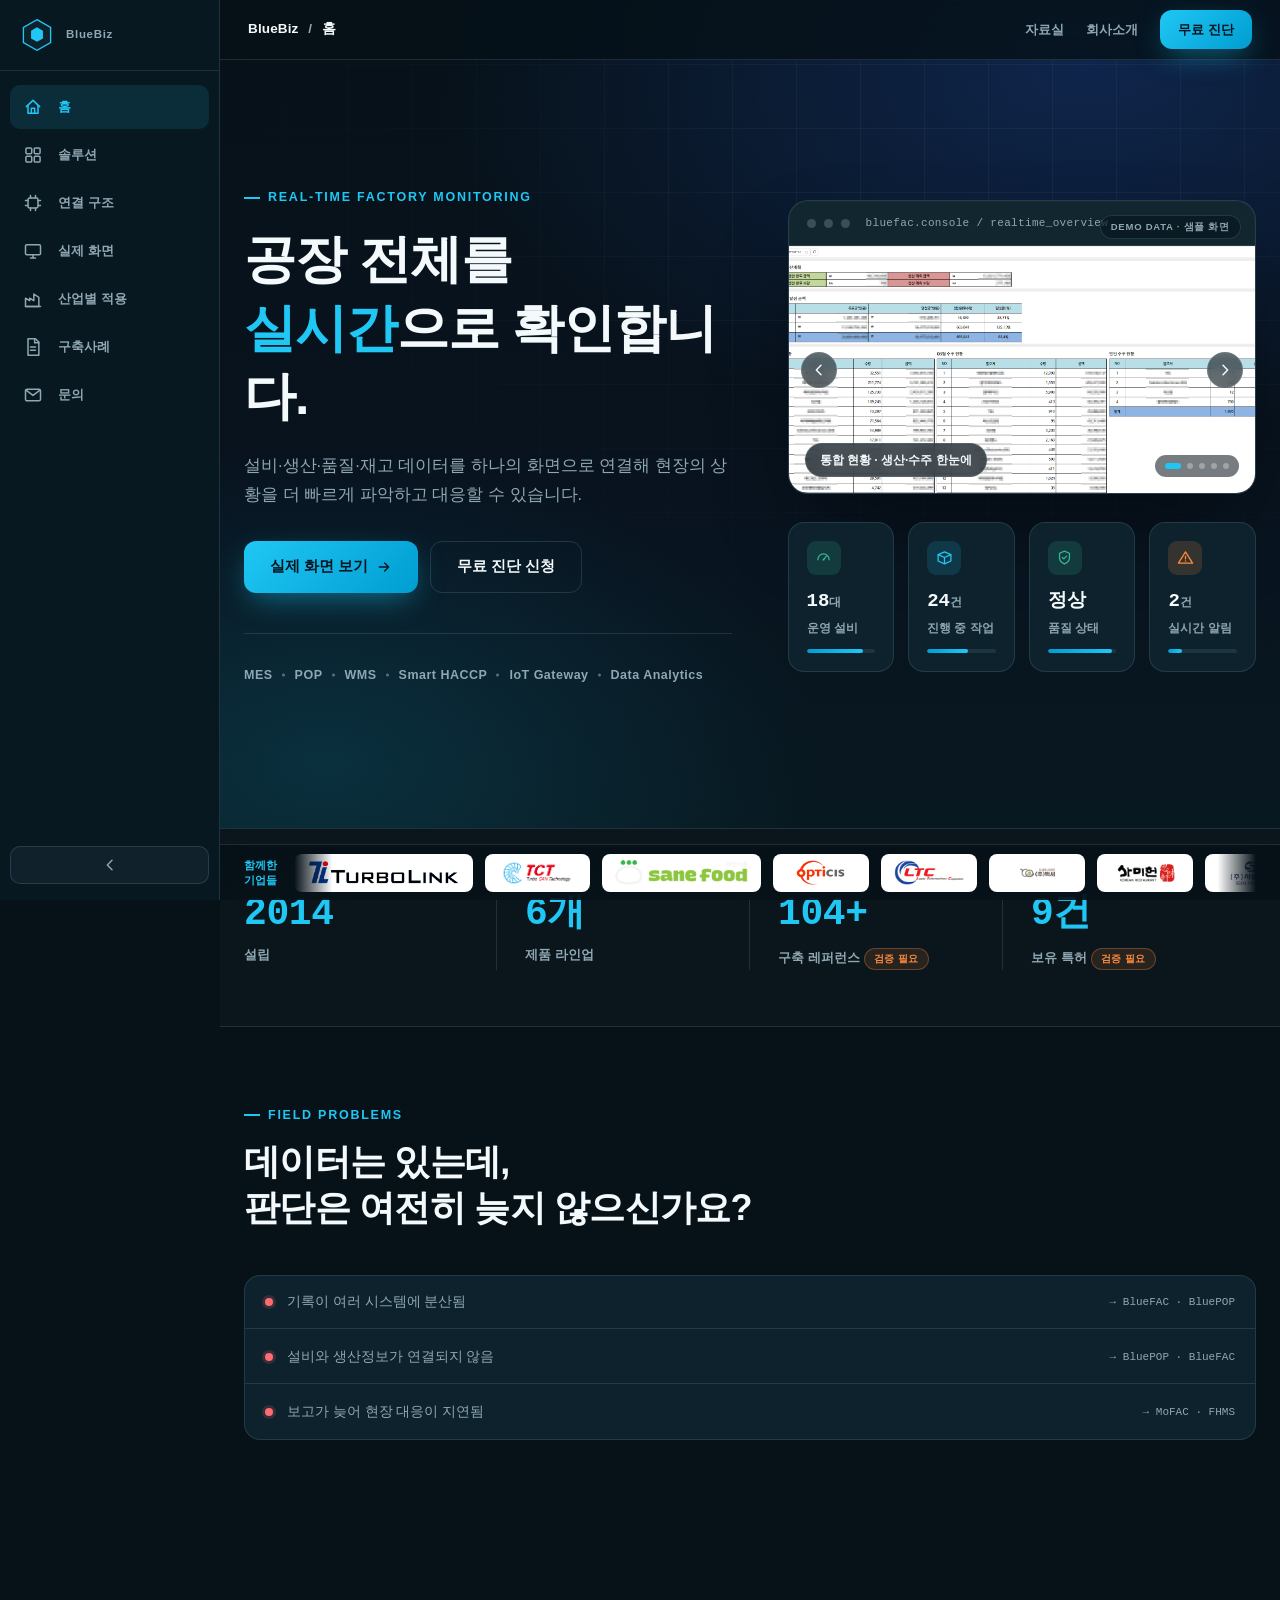
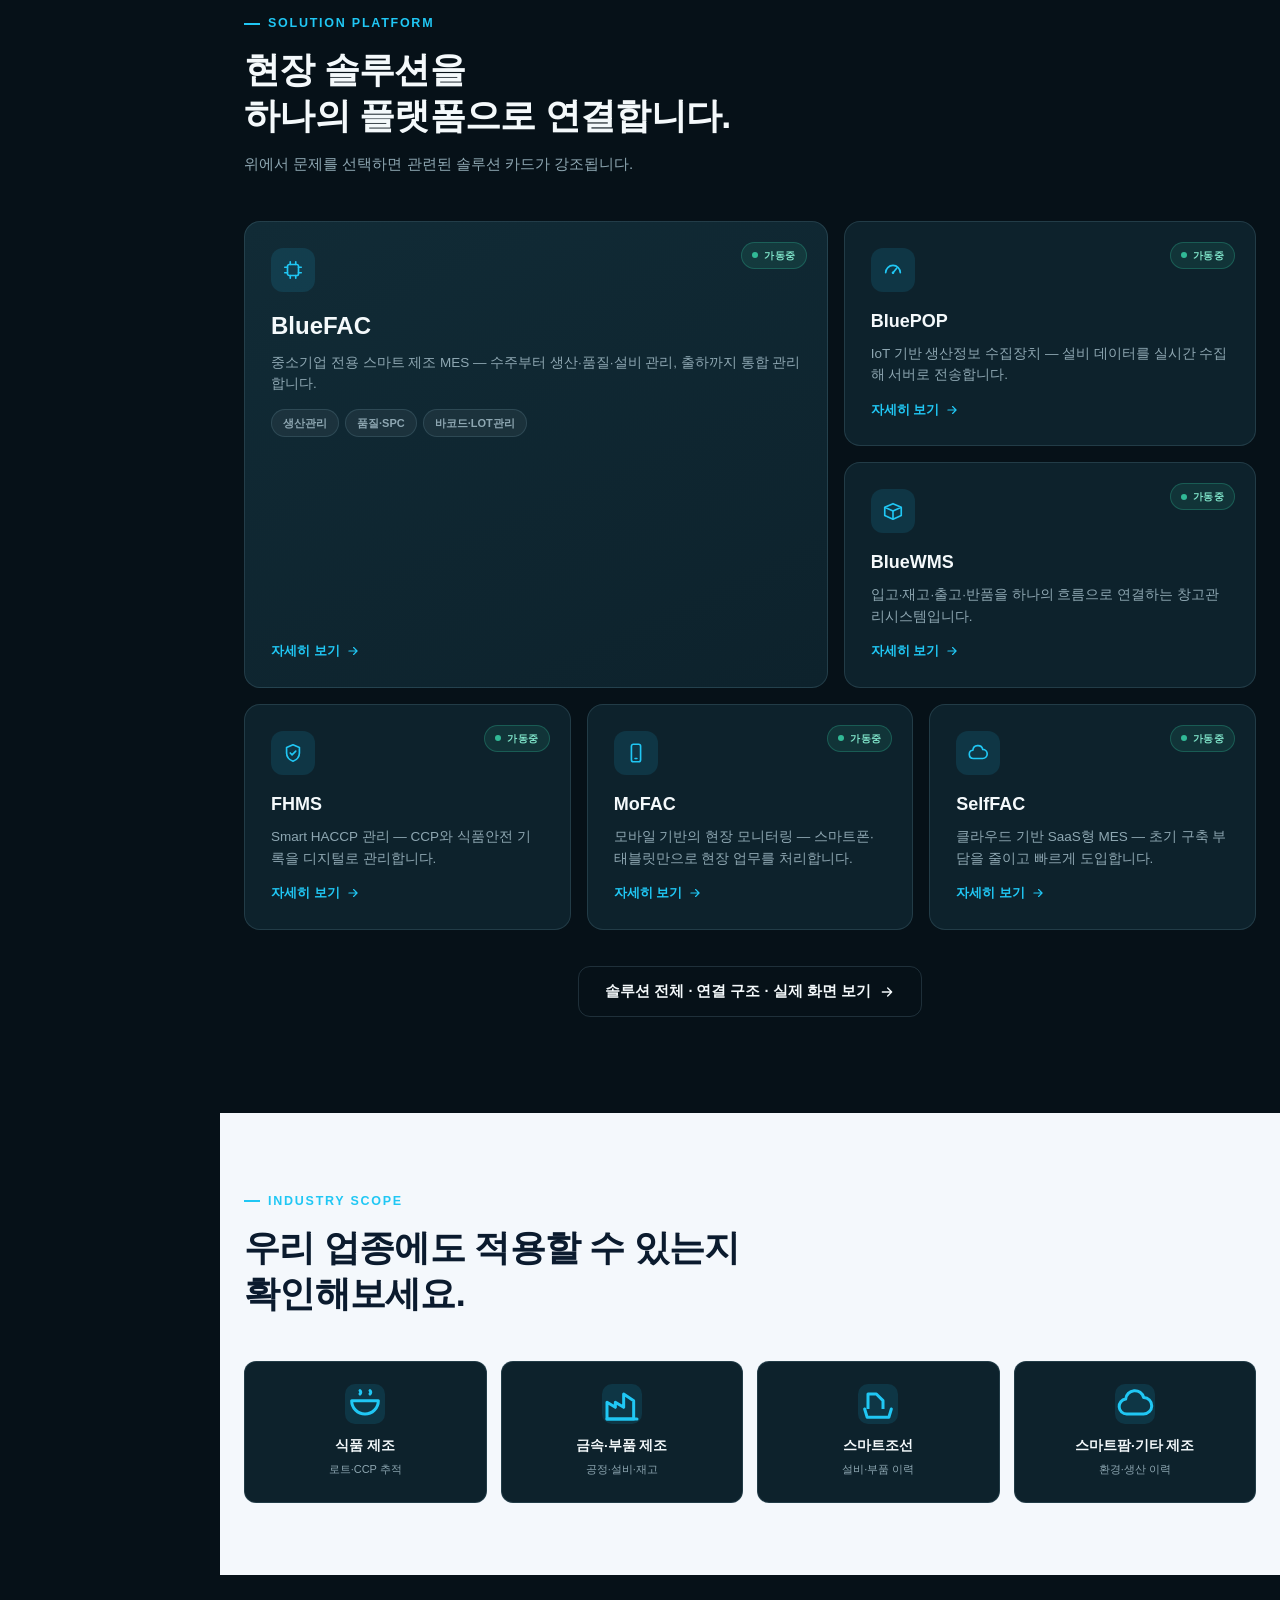
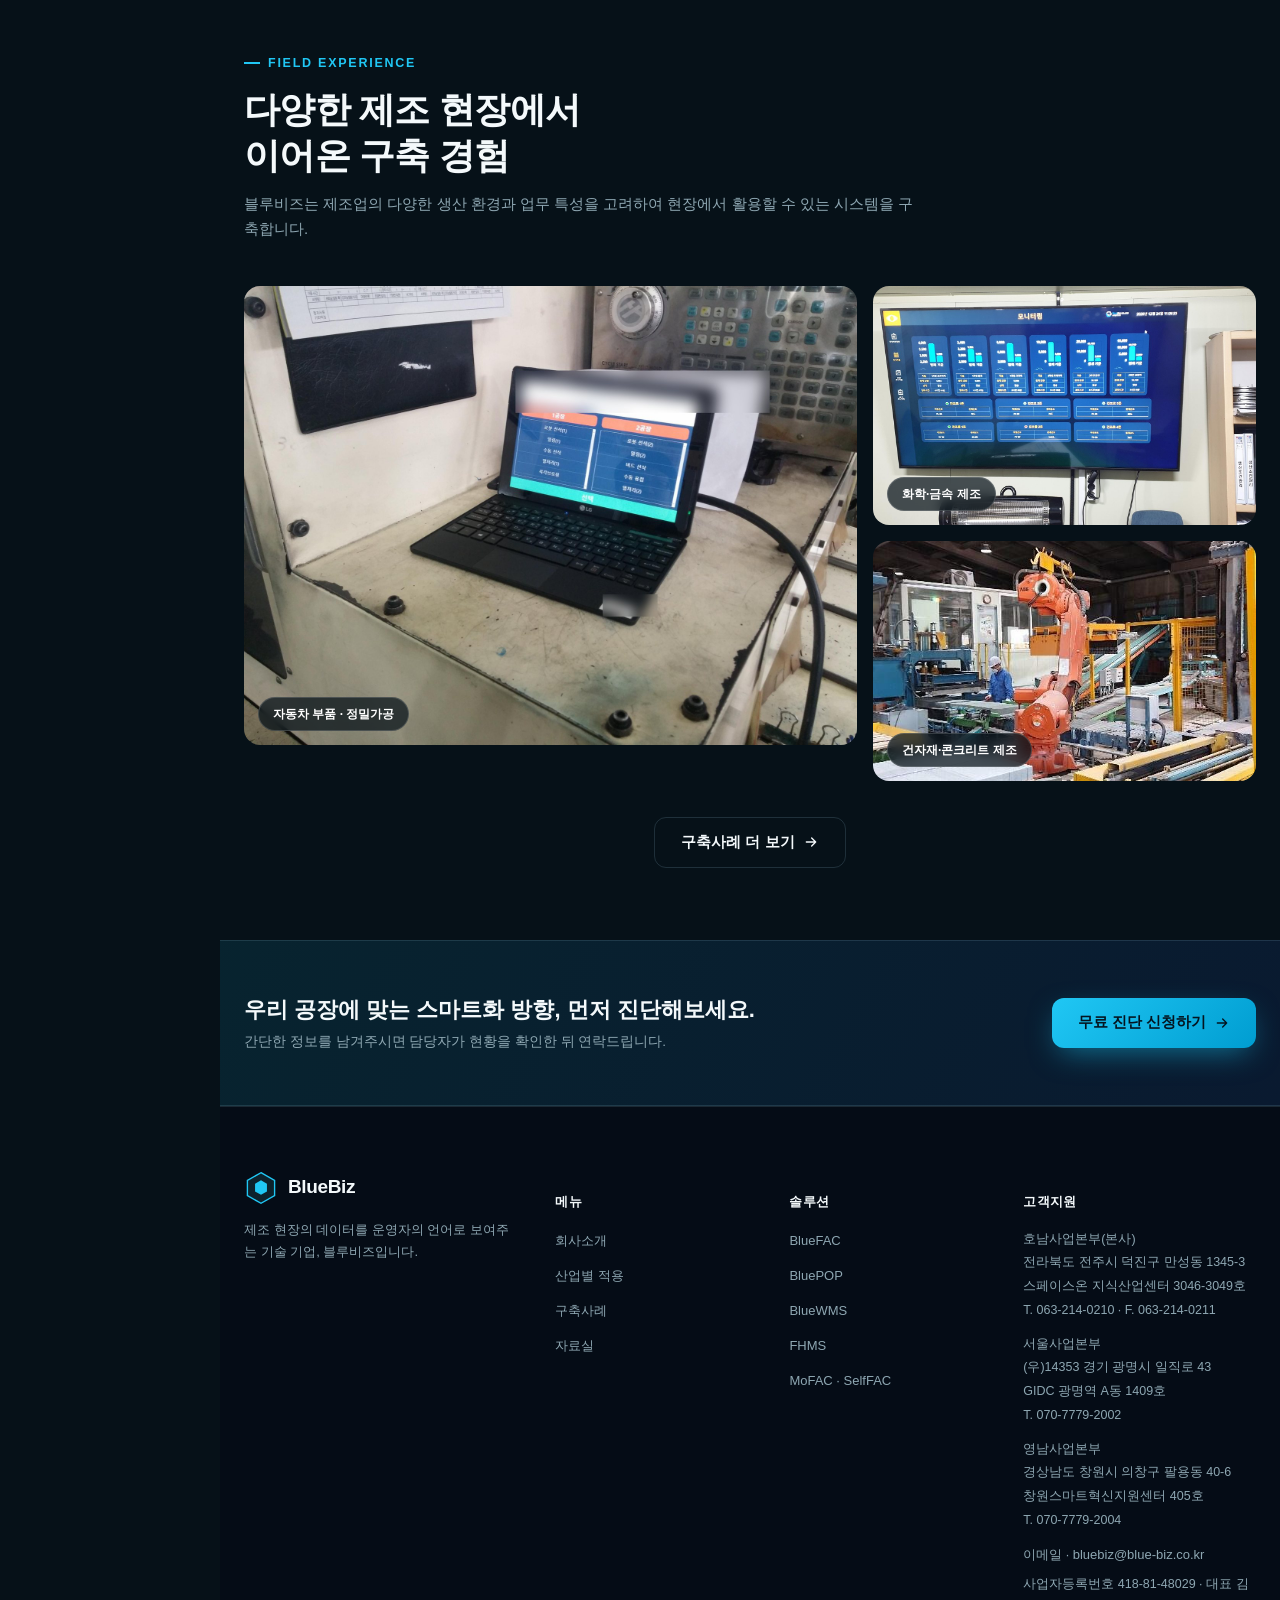
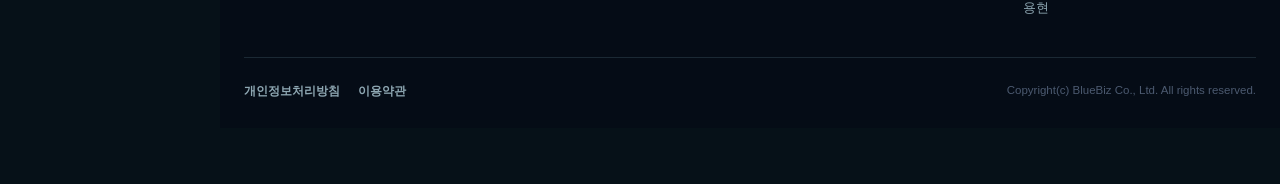
==== commit 94bd6dbe: "main" ====
--- a/index.html
+++ b/index.html
@@ -385,6 +385,34 @@
     </div>
   </section>
 
+  <!-- ============ 현장 적용 사례 ============ -->
+  <section class="section tight" id="field-teaser">
+    <div class="container">
+      <div class="section-head reveal">
+        <span class="eyebrow">FIELD EXPERIENCE</span>
+        <h2>다양한 제조 현장에서<br>이어온 구축 경험</h2>
+        <p>블루비즈는 제조업의 다양한 생산 환경과 업무 특성을 고려하여 현장에서 활용할 수 있는 시스템을 구축합니다.</p>
+      </div>
+      <div class="field-showcase reveal">
+        <a href="pages/cases.html" class="field-main">
+          <img src="assets/img/field/field-automotive-cnc-terminal.jpg" alt="자동차 부품 가공 현장의 CNC 설비 옆에 설치된 생산관리 단말기" loading="lazy">
+          <span class="field-tag">자동차 부품 · 정밀가공</span>
+        </a>
+        <div class="field-sub">
+          <a href="pages/cases.html" class="field-sub-item">
+            <img src="assets/img/field/field-chemical-monitoring-dashboard.jpg" alt="화학·금속 제조 현장 통로에 설치된 실시간 모니터링 대시보드" loading="lazy">
+            <span class="field-tag">화학·금속 제조</span>
+          </a>
+          <a href="pages/cases.html" class="field-sub-item">
+            <img src="assets/img/field/field-concrete-robot-arm.jpg" alt="건자재·콘크리트 제조 라인의 로봇 자동화 설비" loading="lazy">
+            <span class="field-tag">건자재·콘크리트 제조</span>
+          </a>
+        </div>
+      </div>
+      <div class="section-foot-link reveal"><a href="pages/cases.html" class="btn btn-outline">구축사례 더 보기<svg><use href="#ic-arrow"/></svg></a></div>
+    </div>
+  </section>
+
   <!-- ============ CTA 배너 ============ -->
   <section class="cta-banner">
     <div class="container reveal">
--- a/assets/css/style.css
+++ b/assets/css/style.css
@@ -464,6 +464,26 @@
 .case-logo-badge{background:#fff;border-radius:8px;padding:4px 10px;display:inline-flex;align-items:center;flex-shrink:0;line-height:0;}
 .case-logo-badge img{height:15px;width:auto;display:block;}
 
+/* ---------- Field photos (home teaser) ---------- */
+.field-showcase{display:grid;grid-template-columns:1.6fr 1fr;gap:16px;}
+.field-main{position:relative;display:block;border-radius:var(--radius-md);overflow:hidden;aspect-ratio:4/3;}
+.field-main img{width:100%;height:100%;object-fit:cover;display:block;transition:transform .35s var(--ease);}
+.field-main:hover img{transform:scale(1.04);}
+.field-sub{display:flex;flex-direction:column;gap:16px;}
+.field-sub-item{position:relative;display:block;border-radius:var(--radius-md);overflow:hidden;aspect-ratio:16/10;flex:1;}
+.field-sub-item img{width:100%;height:100%;object-fit:cover;display:block;transition:transform .35s var(--ease);}
+.field-sub-item:hover img{transform:scale(1.04);}
+.field-tag{position:absolute;left:14px;bottom:14px;font-size:12px;font-weight:800;color:#fff;background:rgba(6,17,24,.72);backdrop-filter:blur(6px);-webkit-backdrop-filter:blur(6px);border:1px solid rgba(255,255,255,.16);border-radius:20px;padding:7px 14px;}
+
+/* ---------- Field gallery (cases page) ---------- */
+.field-gallery{display:grid;grid-template-columns:repeat(auto-fit,minmax(220px,1fr));gap:18px;}
+.field-gallery-item{background:var(--panel);border:1px solid var(--border-soft-2);border-radius:var(--radius-md);overflow:hidden;transition:transform .2s var(--ease),border-color .2s var(--ease);}
+.field-gallery-item:hover{transform:translateY(-4px);border-color:rgba(24,199,244,.4);}
+.field-gallery-item img{width:100%;aspect-ratio:4/3;object-fit:cover;display:block;}
+.field-gallery-item figcaption{padding:14px 16px;}
+.field-gallery-item figcaption b{display:block;font-size:13.5px;font-weight:800;color:var(--text);margin-bottom:4px;}
+.field-gallery-item figcaption span{font-size:12px;color:var(--muted);line-height:1.6;}
+
 /* ---------- Resources ---------- */
 .res-grid{display:grid;grid-template-columns:repeat(3,1fr);gap:18px;}
 .res-card{display:flex;align-items:center;gap:16px;background:#fff;border:1px solid #E3E9F1;border-radius:var(--radius-md);padding:22px;transition:transform .2s var(--ease),border-color .2s var(--ease),box-shadow .2s var(--ease);}
@@ -791,6 +811,8 @@
   .b-fac .b-mini-dash{grid-template-columns:repeat(2,1fr);}
   .pf-grid{grid-template-columns:1fr;height:auto;gap:10px;}
   .ind-chip-row{grid-template-columns:1fr;}
+  .field-showcase{grid-template-columns:1fr;}
+  .field-sub{flex-direction:row;}
   .why-lead{padding:28px;}
   .why-mini-grid{grid-template-columns:1fr;}
   .cert-grid{grid-template-columns:1fr;}
@@ -809,4 +831,6 @@
   .section-head h2{font-size:22px;}
   .case-card{padding:20px;}
   .demo-tile{flex-basis:100%;max-width:100%;}
-}
+  .field-sub{flex-direction:column;}
+  .field-gallery{grid-template-columns:1fr;}
+}
